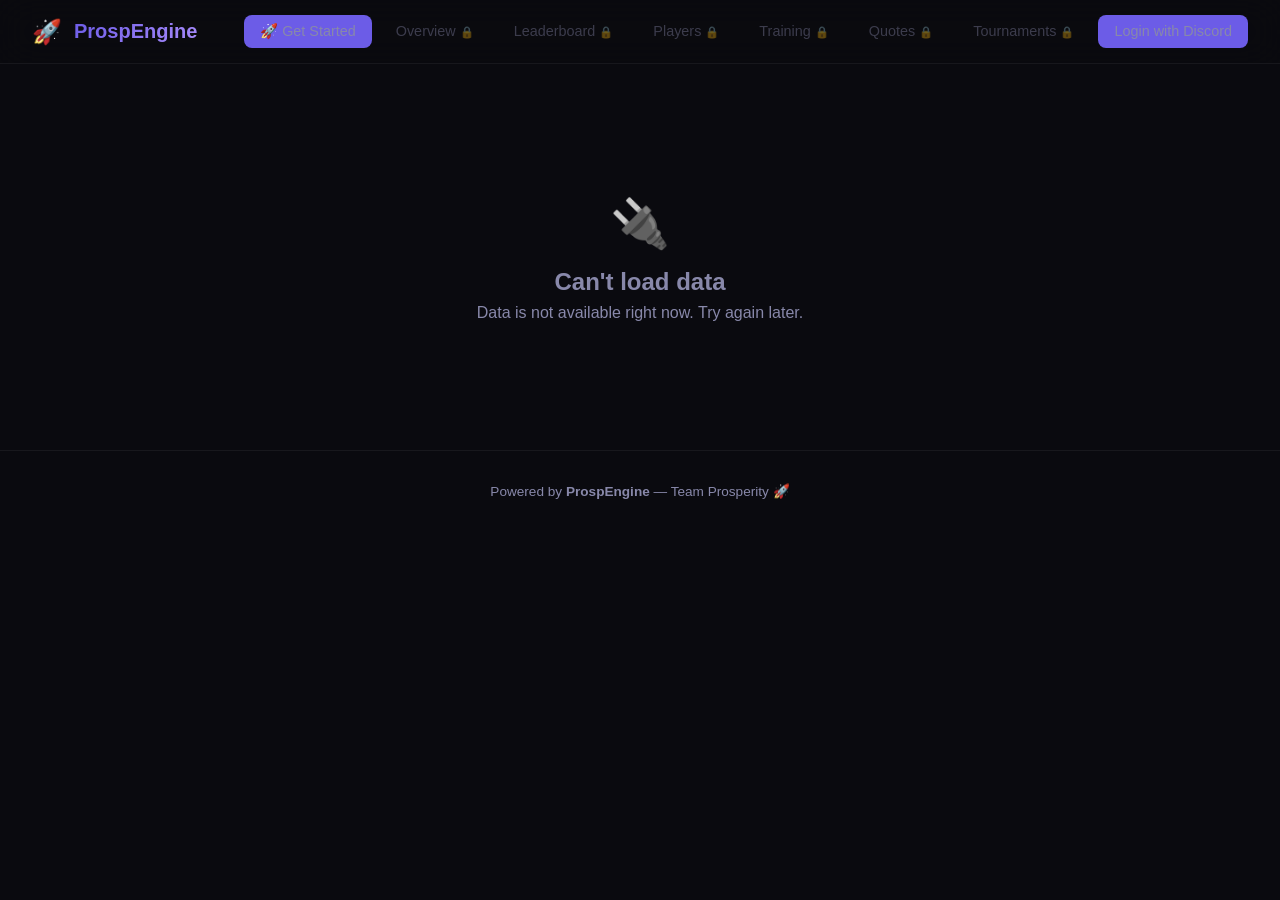
==== index.html @ cb733bd5 "Tighten moderator permissions and hide inaccessible admin cards entirely - Features, Verification, A" ====
<!DOCTYPE html>
<html lang="en">
<head>
    <meta charset="UTF-8">
    <meta name="viewport" content="width=device-width, initial-scale=1.0">
    <meta http-equiv="Content-Security-Policy" content="
        default-src 'self';
        script-src 'self';
        style-src 'self' 'unsafe-inline' https://fonts.googleapis.com;
        font-src https://fonts.gstatic.com;
        img-src 'self' data: https://cdn.discordapp.com;
        connect-src 'self' https://discord.com https://*.ngrok-free.dev https://*.ngrok-free.app https://raw.githubusercontent.com http://localhost:8080;
        frame-ancestors 'none';
        base-uri 'self';
        form-action 'self';
    ">
    <title>ProspEngine Dashboard</title>
    <link rel="preconnect" href="https://fonts.googleapis.com">
    <link href="https://fonts.googleapis.com/css2?family=Inter:wght@400;500;600;700;800&display=swap" rel="stylesheet">
    <link rel="stylesheet" href="style.css">
</head>
<body>
    <nav>
        <div class="nav-brand">
            <span class="logo">🚀</span>
            <span class="brand-name">ProspEngine</span>
        </div>
        <div class="nav-links">
            <a href="#get-started" class="nav-link" data-section="get-started" style="background: var(--accent);">🚀 Get Started</a>
            <a href="#overview" class="nav-link active" data-section="overview">Overview</a>
            <a href="#leaderboard" class="nav-link" data-section="leaderboard">Leaderboard</a>
            <a href="#players" class="nav-link" data-section="players">Players</a>
            <a href="#training" class="nav-link" data-section="training">Training</a>
            <a href="#quotes" class="nav-link" data-section="quotes">Quotes</a>
            <a href="#tournaments" class="nav-link" data-section="tournaments">Tournaments</a>
            <div id="nav-user" class="nav-dropdown" style="display:none; margin-left: 0.5rem;">
                <button id="nav-user-trigger" class="nav-dropdown-trigger" type="button">
                    <img id="nav-avatar" src="" alt="">
                    <span id="nav-username"></span>
                    <span class="nav-dropdown-caret">▾</span>
                </button>
                <div id="nav-dropdown-menu" class="nav-dropdown-menu">
                    <button type="button" class="nav-dropdown-item" data-action="open-admin-login">🔐 Admin Login</button>
                </div>
            </div>
            <a href="#" id="login-btn" class="nav-link" style="background:var(--accent);">Login with Discord</a>
            <a href="#" id="logout-btn" class="nav-link" style="display:none;">Logout</a>
        </div>
    </nav>

    <main>
        <!-- Get Started / Onboarding Section -->
        <section id="get-started" class="section">
            <h1>🚀 Get Started</h1>

            <div id="gs-login-required" class="card" style="max-width: 500px; margin: 2rem auto; text-align: center;">
                <div style="font-size: 3rem; margin-bottom: 1rem;">👋</div>
                <h2>Welcome! Let's get you set up.</h2>
                <p style="color: var(--text-secondary); margin: 1rem 0;">Login with Discord to start your onboarding.</p>
                <button id="gs-main-login-btn" class="admin-btn">Login with Discord</button>
            </div>

            <div id="gs-flow" style="display:none; max-width: 700px; margin: 0 auto;">
                <div class="gs-progress">
                    <div class="gs-step" id="gs-progress-1">1. Rules</div>
                    <div class="gs-step" id="gs-progress-2">2. Profile</div>
                    <div class="gs-step" id="gs-progress-3">3. Verify</div>
                </div>

                <!-- Step 1: Rules -->
                <div id="gs-step-rules" class="card gs-card">
                    <h2 id="gs-rules-title">📋 Server Rules</h2>
                    <div id="gs-rules-text" class="gs-rules-text"></div>
                    <label style="display:flex; align-items:center; gap:0.5rem; margin-top:1.5rem;">
                        <input type="checkbox" id="gs-rules-checkbox" style="width:18px;height:18px;">
                        I have read and agree to the server rules
                    </label>
                    <button id="gs-rules-next" class="admin-btn" style="margin-top:1rem;" disabled>Continue →</button>
                </div>

                <!-- Step 2: Profile setup -->
                <div id="gs-step-profile" class="card gs-card" style="display:none;">
                    <h2>⚙️ Set Up Your Profile</h2>
                    <p style="color: var(--text-secondary); margin-bottom: 1rem;">Both steps are required to continue.</p>

                    <div class="gs-substep">
                        <h3>🕐 Timezone <span id="gs-tz-check"></span></h3>
                        <select id="gs-timezone-select" class="admin-input">
                            <option value="">Choose your timezone...</option>
                            <option value="CEST">🇳🇱 Netherlands / Belgium (CEST)</option>
                            <option value="Europe/London">🇬🇧 United Kingdom (BST)</option>
                            <option value="Europe/Berlin">🇩🇪 Germany (CEST)</option>
                            <option value="EDT">🇺🇸 US Eastern (EDT)</option>
                            <option value="CDT">🇺🇸 US Central (CDT)</option>
                            <option value="MDT">🇺🇸 US Mountain (MDT)</option>
                            <option value="PDT">🇺🇸 US Pacific (PDT)</option>
                            <option value="JST">🇯🇵 Japan (JST)</option>
                            <option value="AEST">🇦🇺 Australia (AEST)</option>
                            <option value="UTC">🌍 UTC</option>
                        </select>
                        <button id="gs-save-timezone" class="admin-btn" style="margin-top:0.75rem;">Save Timezone</button>
                    </div>

                    <div class="gs-substep" style="margin-top:1.5rem;">
                        <h3>🏅 Rocket League Rank <span id="gs-rank-check"></span></h3>
                        <select id="gs-rank-select" class="admin-input">
                            <option value="">Choose your rank...</option>
                            <option value="Supersonic Legend">Supersonic Legend</option>
                            <option value="Grand Champion III">Grand Champion III</option>
                            <option value="Grand Champion II">Grand Champion II</option>
                            <option value="Grand Champion I">Grand Champion I</option>
                            <option value="Champion III">Champion III</option>
                            <option value="Champion II">Champion II</option>
                            <option value="Champion I">Champion I</option>
                            <option value="Diamond III">Diamond III</option>
                            <option value="Diamond II">Diamond II</option>
                            <option value="Diamond I">Diamond I</option>
                            <option value="Platinum III">Platinum III</option>
                            <option value="Platinum II">Platinum II</option>
                            <option value="Platinum I">Platinum I</option>
                            <option value="Gold III">Gold III</option>
                            <option value="Gold II">Gold II</option>
                            <option value="Gold I">Gold I</option>
                            <option value="Silver III">Silver III</option>
                            <option value="Silver II">Silver II</option>
                            <option value="Silver I">Silver I</option>
                            <option value="Bronze III">Bronze III</option>
                            <option value="Bronze II">Bronze II</option>
                            <option value="Bronze I">Bronze I</option>
                            <option value="Unranked">Unranked</option>
                        </select>
                        <input type="text" id="gs-epic-name" class="admin-input" placeholder="Your Epic Games username" style="margin-top:0.5rem;">
                        <button id="gs-save-rank" class="admin-btn" style="margin-top:0.75rem;">Submit Rank Request</button>
                        <p style="color: var(--text-secondary); font-size:0.85rem; margin-top:0.5rem;">An admin will verify your rank.</p>
                    </div>

                    <button id="gs-profile-next" class="admin-btn" style="margin-top:1.5rem;" disabled>Continue →</button>
                </div>

                <!-- Step 3: Captcha verification -->
                <div id="gs-step-verify" class="card gs-card" style="display:none;">
                    <h2>🔒 Final Step — Verify Yourself</h2>
                    <p style="color: var(--text-secondary); margin-bottom: 1rem;">Solve the captcha below to complete verification.</p>
                    <img id="gs-captcha-img" src="" style="border-radius:8px; margin-bottom:1rem; max-width:100%;">
                    <br>
                    <button id="gs-new-captcha" class="admin-btn" style="width:auto; padding:0.5rem 1rem; margin-bottom:1rem;">🔄 New Captcha</button>
                    <input type="text" id="gs-captcha-answer" class="admin-input" placeholder="Enter the code">
                    <button id="gs-submit-captcha" class="admin-btn" style="margin-top:0.75rem;">Verify</button>
                    <p id="gs-captcha-error" style="color: var(--red); margin-top:0.5rem; display:none;"></p>
                </div>

                <!-- Step 4: Optional roles -->
                <div id="gs-step-optional" class="card gs-card" style="display:none;">
                    <h2>✨ Optional Roles</h2>
                    <p style="color: var(--text-secondary); margin-bottom: 1rem;">Completely optional — you can always change these later in #optional-roles or with /optional-roles.</p>

                    <div class="gs-substep">
                        <h3>🔔 Tournament Announcements</h3>
                        <label style="display:flex; align-items:center; gap:0.5rem;">
                            <input type="checkbox" id="gs-announce-checkbox" style="width:18px;height:18px;">
                            Ping me when a new tournament is posted
                        </label>
                    </div>

                    <div class="gs-substep" style="margin-top:1rem;">
                        <h3>🌍 Languages</h3>
                        <p style="color: var(--text-secondary); font-size:0.85rem; margin-bottom:0.5rem;">Select all languages you speak</p>
                        <div id="gs-language-checkboxes" style="display:grid; grid-template-columns: repeat(2, 1fr); gap:0.5rem;"></div>
                    </div>

                    <div class="gs-substep" style="margin-top:1rem;">
                        <h3>🎮 Platform</h3>
                        <p style="color: var(--text-secondary); font-size:0.85rem; margin-bottom:0.5rem;">Select all platforms you play on</p>
                        <div id="gs-platform-checkboxes" style="display:grid; grid-template-columns: repeat(2, 1fr); gap:0.5rem;"></div>
                    </div>

                    <button id="gs-save-optional" class="admin-btn" style="margin-top:1.5rem;">Save & Continue →</button>
                    <button id="gs-skip-optional" class="admin-btn" style="margin-top:0.5rem; background:var(--text-secondary);">Skip for now</button>
                </div>

                <!-- Done -->
                <div id="gs-step-done" class="card gs-card" style="display:none; text-align:center;">
                    <div style="font-size:3rem; margin-bottom:1rem;">🎉</div>
                    <h2>You're verified!</h2>
                    <p style="color: var(--text-secondary); margin-top:0.5rem;">Welcome to the server! You now have full access on Discord.</p>
                </div>
            </div>
        </section>

        <!-- Overview Section -->
        <section id="overview" class="section active">
            <div class="server-header">
                <img id="server-icon" src="" alt="Server Icon" class="server-icon">
                <div>
                    <h1 id="server-name">Loading...</h1>
                    <p id="server-members" class="subtitle">— members</p>
                </div>
            </div>

            <div class="stats-grid">
                <div class="stat-card">
                    <div class="stat-icon">🏆</div>
                    <div class="stat-value" id="stat-season">—</div>
                    <div class="stat-label">Current Season</div>
                </div>
                <div class="stat-card">
                    <div class="stat-icon">👥</div>
                    <div class="stat-value" id="stat-members">—</div>
                    <div class="stat-label">Members</div>
                </div>
                <div class="stat-card">
                    <div class="stat-icon">⚔️</div>
                    <div class="stat-value" id="stat-matches">—</div>
                    <div class="stat-label">Matches Played</div>
                </div>
                <div class="stat-card">
                    <div class="stat-icon">📊</div>
                    <div class="stat-value" id="stat-avg-elo">—</div>
                    <div class="stat-label">Avg ELO</div>
                </div>
            </div>

            <div class="card" id="my-tournaments-card" style="display:none;">
                <h2>🎮 Your Tournaments</h2>
                <div id="my-tournaments-list"></div>
            </div>

            <div class="card">
                <h2>🏅 Top 5 Players</h2>
                <div id="top5-list" class="top-list"></div>
            </div>

            <div class="card">
                <h2>💬 Latest Quote</h2>
                <div id="latest-quote" class="quote-display"></div>
            </div>
        </section>

        <!-- Leaderboard Section -->
        <section id="leaderboard" class="section">
            <h1>🏆 ELO Leaderboard — Season <span id="lb-season">—</span></h1>
            <div class="card">
                <table class="leaderboard-table">
                    <thead>
                        <tr>
                            <th>#</th>
                            <th>Player</th>
                            <th>ELO</th>
                            <th>Rank</th>
                            <th>W/L</th>
                            <th>Winrate</th>
                            <th>Tournaments Won</th>
                        </tr>
                    </thead>
                    <tbody id="leaderboard-body"></tbody>
                </table>
            </div>

            <h2 class="mt">📈 Level Leaderboard</h2>
            <div class="card">
                <table class="leaderboard-table">
                    <thead>
                        <tr>
                            <th>#</th>
                            <th>Player</th>
                            <th>Level</th>
                            <th>XP</th>
                            <th>Level Role</th>
                        </tr>
                    </thead>
                    <tbody id="level-leaderboard-body"></tbody>
                </table>
            </div>
        </section>

        <!-- Players Section -->
        <section id="players" class="section">
            <h1>👥 Players</h1>
            <div class="search-bar">
                <input type="text" id="player-search" placeholder="Search players...">
            </div>
            <div id="players-grid" class="players-grid"></div>
        </section>

        <!-- Training Section -->
        <section id="training" class="section">
            <h1>🏋️ Training Packs</h1>
            <div id="training-list" class="training-grid"></div>
        </section>

        <!-- Quotes Section -->
        <section id="quotes" class="section">
            <h1>💬 Quotes Wall</h1>
            <div id="quotes-list" class="quotes-grid"></div>
        </section>
        <!-- Tournaments Section -->
        <section id="tournaments" class="section">
            <h1>🏆 Tournaments</h1>
            <p class="subtitle" style="margin-bottom: 1.5rem;" id="tournament-login-msg">Login with Discord to join tournaments!</p>

            <div id="create-tournament-card" class="card" style="display: none; margin-bottom: 1.5rem;">
                <h2>➕ Create New Tournament</h2>
                <div class="admin-form">
                    <label>Tournament Name</label>
                    <input type="text" id="new-tournament-name" class="admin-input" placeholder="e.g. Friday Night Cup">
                    <div class="admin-row">
                        <div>
                            <label>Gamemode</label>
                            <select id="new-tournament-gamemode" class="admin-input">
                                <option value="1">1v1</option>
                                <option value="2" selected>2v2</option>
                                <option value="3">3v3</option>
                                <option value="4">4v4</option>
                            </select>
                        </div>
                        <div>
                            <label>Max Players</label>
                            <input type="number" id="new-tournament-maxplayers" class="admin-input" min="2" max="64" value="8">
                        </div>
                        <div>
                            <label>Start Date</label>
                            <input type="date" id="new-tournament-date" class="admin-input">
                        </div>
                        <div>
                            <label>Start Time</label>
                            <input type="time" id="new-tournament-time" class="admin-input">
                        </div>
                        <div>
                            <label>Teams</label>
                            <select id="new-tournament-autoteams" class="admin-input">
                                <option value="true">Bot creates balanced teams</option>
                                <option value="false">Teams already assigned</option>
                            </select>
                        </div>
                    </div>
                    <label style="display:flex; align-items:center; gap:0.5rem; margin-top:0.75rem;">
                        <input type="checkbox" id="new-tournament-weekly" style="width:18px;height:18px;">
                        🔁 Repeat weekly (a new sign-up post will be created automatically every week)
                    </label>
                    <button id="create-tournament-btn" class="admin-btn" style="margin-top: 1rem;">🏆 Create Tournament</button>
                </div>
            </div>

            <div id="tournaments-list"></div>
        </section>

        <!-- Admin Section -->
        <!-- Admin Login Section -->
        <section id="admin-login" class="section rl-admin-zone">
            <div class="rl-login-card">
                <div class="rl-login-badge">RESTRICTED ACCESS</div>
                <h2>🔐 Admin Login</h2>
                <p style="color: var(--text-secondary); margin-bottom: 1.5rem;">Sign in with your ProspEngine staff account.</p>
                <input type="text" id="admin-username" placeholder="Username" class="admin-input" autocomplete="username">
                <input type="password" id="admin-password" placeholder="Password" class="admin-input" autocomplete="current-password">
                <button id="admin-login-btn" class="admin-btn rl-boost-btn">Login</button>
                <p id="login-error" style="color: var(--red); margin-top: 0.5rem; display: none;"></p>
            </div>
        </section>

        <!-- Admin Panel Section -->
        <section id="admin" class="section rl-admin-zone">
            <div id="admin-panel">
                <div class="rl-admin-header">
                    <h1>⚙️ Admin Panel</h1>
                    <span id="admin-role-label" class="rl-role-badge"></span>
                </div>

                <div class="card" data-min-role="admin">
                    <h2>🔧 Features</h2>
                    <p style="color: var(--text-secondary); margin-bottom: 1rem;">Toggle bot features on or off.</p>
                    <div id="features-grid" class="features-grid"></div>
                    <button id="save-features-btn" class="admin-btn" style="margin-top: 1rem;">Save Features</button>
                </div>

                <div class="card" data-min-role="moderator">
                    <h2>📅 Weekly Tournament</h2>
                    <div class="admin-form">
                        <label>
                            <input type="checkbox" id="weekly-enabled"> Enabled
                        </label>
                        <div class="admin-row">
                            <div>
                                <label>Day</label>
                                <select id="weekly-day" class="admin-input">
                                    <option value="0">Monday</option>
                                    <option value="1">Tuesday</option>
                                    <option value="2">Wednesday</option>
                                    <option value="3">Thursday</option>
                                    <option value="4">Friday</option>
                                    <option value="5">Saturday</option>
                                    <option value="6">Sunday</option>
                                </select>
                            </div>
                            <div>
                                <label>Hour (UTC)</label>
                                <input type="number" id="weekly-hour" class="admin-input" min="0" max="23" value="20">
                            </div>
                            <div>
                                <label>Gamemode</label>
                                <select id="weekly-gamemode" class="admin-input">
                                    <option value="1">1v1</option>
                                    <option value="2">2v2</option>
                                    <option value="3">3v3</option>
                                    <option value="4">4v4</option>
                                </select>
                            </div>
                            <div>
                                <label>Max Players</label>
                                <input type="number" id="weekly-maxplayers" class="admin-input" min="2" max="64" value="12">
                            </div>
                        </div>
                        <button id="save-weekly-btn" class="admin-btn" style="margin-top: 1rem;">Save Weekly Settings</button>
                    </div>
                </div>

                <div class="card" data-min-role="admin">
                    <h2>🔒 Verification</h2>
                    <div class="admin-form">
                        <label>Verification Method</label>
                        <select id="verify-method" class="admin-input">
                            <option value="captcha">Captcha</option>
                            <option value="button">Button Click</option>
                        </select>
                        <div class="admin-row">
                            <div>
                                <label>Captcha Length</label>
                                <input type="number" id="verify-length" class="admin-input" min="4" max="8" value="6">
                            </div>
                            <div>
                                <label>Difficulty</label>
                                <select id="verify-difficulty" class="admin-input">
                                    <option value="easy">Easy (numbers only)</option>
                                    <option value="medium">Medium (letters & numbers)</option>
                                    <option value="hard">Hard (mixed case)</option>
                                </select>
                            </div>
                            <div>
                                <label>Max Attempts</label>
                                <input type="number" id="verify-attempts" class="admin-input" min="1" max="10" value="3">
                            </div>
                            <div>
                                <label>Timeout (seconds)</label>
                                <input type="number" id="verify-timeout" class="admin-input" min="60" max="600" value="300">
                            </div>
                        </div>
                        <button id="save-verify-btn" class="admin-btn" style="margin-top: 1rem;">Save Verification Settings</button>
                    </div>
                </div>

                <div class="card" data-min-role="admin">
                    <h2>🛡️ Anti-Nuke</h2>
                    <div class="admin-form">
                        <label><input type="checkbox" id="antinuke-enabled"> Enabled</label>
                        <div class="admin-row">
                            <div>
                                <label>Ban Limit</label>
                                <input type="number" id="antinuke-ban-limit" class="admin-input" min="1" max="10" value="2">
                            </div>
                            <div>
                                <label>Kick Limit</label>
                                <input type="number" id="antinuke-kick-limit" class="admin-input" min="1" max="10" value="2">
                            </div>
                            <div>
                                <label>Channel Delete Limit</label>
                                <input type="number" id="antinuke-channel-limit" class="admin-input" min="1" max="10" value="2">
                            </div>
                            <div>
                                <label>Role Delete Limit</label>
                                <input type="number" id="antinuke-role-limit" class="admin-input" min="1" max="10" value="2">
                            </div>
                        </div>
                        <label>Punishment</label>
                        <select id="antinuke-punishment" class="admin-input">
                            <option value="ban">Ban</option>
                            <option value="kick">Kick</option>
                            <option value="clear_roles">Remove All Roles</option>
                        </select>
                        <h3 style="margin-top: 1rem;">🐉 Beast Mode</h3>
                        <label><input type="checkbox" id="beast-enabled"> Beast Mode Enabled</label>
                        <div class="admin-row">
                            <div>
                                <label>Score Limit</label>
                                <input type="number" id="beast-score-limit" class="admin-input" min="10" max="100" value="25">
                            </div>
                            <div>
                                <label>Duration (minutes)</label>
                                <input type="number" id="beast-duration" class="admin-input" min="10" max="1440" value="60">
                            </div>
                            <div>
                                <label>Beast Punishment</label>
                                <select id="beast-punishment" class="admin-input">
                                    <option value="ban">Ban</option>
                                    <option value="kick">Kick</option>
                                    <option value="clear_roles">Remove All Roles</option>
                                </select>
                            </div>
                        </div>
                        <button id="save-antinuke-btn" class="admin-btn" style="margin-top: 1rem;">Save Anti-Nuke Settings</button>
                    </div>
                </div>

                <div class="card" data-min-role="admin">
                    <h2>🛡️ Anti-Raid</h2>
                    <div class="admin-form">
                        <label><input type="checkbox" id="antiraid-enabled"> Enabled</label>
                        <div class="admin-row">
                            <div>
                                <label>Score Limit</label>
                                <input type="number" id="antiraid-score-limit" class="admin-input" min="10" max="200" value="50">
                            </div>
                            <div>
                                <label>No Avatar Score</label>
                                <input type="number" id="antiraid-avatar-score" class="admin-input" min="0" max="50" value="5">
                            </div>
                            <div>
                                <label>Account Age Score</label>
                                <input type="number" id="antiraid-age-score" class="admin-input" min="0" max="50" value="5">
                            </div>
                            <div>
                                <label>Join Row Score</label>
                                <input type="number" id="antiraid-joinrow-score" class="admin-input" min="0" max="50" value="10">
                            </div>
                        </div>
                        <div class="admin-row">
                            <div>
                                <label>Age Bypass (days)</label>
                                <input type="number" id="antiraid-age-bypass" class="admin-input" min="1" max="365" value="180">
                            </div>
                            <div>
                                <label>Join Row Threshold (sec)</label>
                                <input type="number" id="antiraid-joinrow-threshold" class="admin-input" min="1" max="30" value="5">
                            </div>
                            <div>
                                <label>Punishment</label>
                                <select id="antiraid-punishment" class="admin-input">
                                    <option value="ban">Ban</option>
                                    <option value="kick">Kick</option>
                                </select>
                            </div>
                            <div>
                                <label>Ban Duration (days)</label>
                                <input type="number" id="antiraid-ban-days" class="admin-input" min="1" max="30" value="2">
                            </div>
                        </div>
                        <div class="admin-row">
                            <div>
                                <label>Lock Duration (hours)</label>
                                <input type="number" id="antiraid-lock-hours" class="admin-input" min="1" max="24" value="2">
                            </div>
                            <div>
                                <label>Score Reset (minutes)</label>
                                <input type="number" id="antiraid-reset-mins" class="admin-input" min="1" max="60" value="10">
                            </div>
                        </div>
                        <button id="save-antiraid-btn" class="admin-btn" style="margin-top: 1rem;">Save Anti-Raid Settings</button>
                    </div>
                </div>

                <div class="card" data-min-role="admin">
                    <h2>🔄 Season</h2>
                    <div class="admin-row" style="margin-bottom: 1rem;">
                        <div>
                            <label>Season Number</label>
                            <input type="number" id="admin-season-number" class="admin-input" min="1" value="1">
                        </div>
                    </div>
                    <button id="save-season-btn" class="admin-btn" style="margin-bottom: 0.5rem;">Set Season Number</button>
                    <button id="reset-season-btn" class="admin-btn admin-btn-danger">Reset ELO & Start New Season</button>
                </div>

                <div class="card">
                    <h2>⚠️ Warnings</h2>
                    <div id="warnings-list"></div>
                </div>

                <div class="card" id="manage-admins-card" style="display:none;">
                    <h2>👥 Manage Admins</h2>
                    <p style="color: var(--text-secondary); margin-bottom: 1rem;">Give friends their own login — Admin sees everything, Moderator can manage almost everything, Helper can view but not change settings.</p>
                    <div id="admin-users-list"></div>
                    <div class="admin-row" style="margin-top: 1rem;">
                        <div>
                            <label>Username</label>
                            <input type="text" id="new-admin-username" class="admin-input" placeholder="username">
                        </div>
                        <div>
                            <label>Password</label>
                            <input type="password" id="new-admin-password" class="admin-input" placeholder="min. 8 characters">
                        </div>
                        <div>
                            <label>Role</label>
                            <select id="new-admin-role" class="admin-input">
                                <option value="helper">Helper</option>
                                <option value="moderator">Moderator</option>
                                <option value="admin">Admin</option>
                            </select>
                        </div>
                    </div>
                    <button id="create-admin-btn" class="admin-btn" style="margin-top: 1rem;">Create Account</button>
                </div>

                <button id="admin-logout-btn" class="admin-btn" style="margin-top: 1rem; background: var(--text-secondary);">Logout</button>
            </div>
        </section>
    </main>

    <footer>
        <p>Powered by <strong>ProspEngine</strong> — Team Prosperity 🚀</p>
    </footer>

    <script src="config.js"></script>
    <script src="app.js"></script>
    <script src="admin.js"></script>
    <script src="discord-auth.js"></script>
    <script src="onboarding.js"></script>
</body>
</html>
---- style.css ----
* {
    margin: 0;
    padding: 0;
    box-sizing: border-box;
}

:root {
    --bg-primary: #0a0a0f;
    --bg-secondary: #12121a;
    --bg-card: #1a1a2e;
    --bg-card-hover: #222240;
    --text-primary: #e8e8f0;
    --text-secondary: #8888aa;
    --accent: #6c5ce7;
    --accent-glow: rgba(108, 92, 231, 0.3);
    --gold: #ffd700;
    --silver: #c0c0c0;
    --bronze: #cd7f32;
    --green: #00d26a;
    --red: #ff4757;
    --blue: #3498db;
    --border: rgba(255, 255, 255, 0.06);
    --rl-orange: #ff7a1a;
    --rl-blue: #2f8fe0;
    --rl-orange-glow: rgba(255, 122, 26, 0.35);
    --rl-blue-glow: rgba(47, 143, 224, 0.35);
}

body {
    font-family: 'Inter', sans-serif;
    background: var(--bg-primary);
    color: var(--text-primary);
    min-height: 100vh;
}

nav {
    position: fixed;
    top: 0;
    width: 100%;
    background: rgba(10, 10, 15, 0.9);
    backdrop-filter: blur(20px);
    border-bottom: 1px solid var(--border);
    z-index: 100;
    padding: 0 2rem;
    display: flex;
    align-items: center;
    justify-content: space-between;
    height: 64px;
}

.nav-brand {
    display: flex;
    align-items: center;
    gap: 0.75rem;
}

.logo {
    font-size: 1.5rem;
}

.brand-name {
    font-size: 1.25rem;
    font-weight: 800;
    background: linear-gradient(135deg, var(--accent), #a78bfa);
    -webkit-background-clip: text;
    -webkit-text-fill-color: transparent;
}

.nav-links {
    display: flex;
    gap: 0.5rem;
}

.nav-link {
    color: var(--text-secondary);
    text-decoration: none;
    padding: 0.5rem 1rem;
    border-radius: 8px;
    font-size: 0.9rem;
    font-weight: 500;
    transition: all 0.2s;
}

.nav-link:hover {
    color: var(--text-primary);
    background: rgba(255, 255, 255, 0.05);
}

.nav-link.active {
    color: var(--text-primary);
    background: var(--accent);
}

.nav-link.nav-locked {
    opacity: 0.4;
    cursor: not-allowed;
    position: relative;
}

.nav-link.nav-locked::after {
    content: "🔒";
    font-size: 0.7rem;
    margin-left: 0.25rem;
}

main {
    max-width: 1100px;
    margin: 0 auto;
    padding: 84px 1.5rem 2rem;
}

.section {
    display: none;
}

.section.active {
    display: block;
}

.server-header {
    display: flex;
    align-items: center;
    gap: 1.5rem;
    margin-bottom: 2rem;
}

.server-icon {
    width: 72px;
    height: 72px;
    border-radius: 50%;
    border: 3px solid var(--accent);
    box-shadow: 0 0 20px var(--accent-glow);
}

.server-header h1 {
    font-size: 2rem;
    font-weight: 800;
}

.subtitle {
    color: var(--text-secondary);
    font-size: 0.95rem;
}

.stats-grid {
    display: grid;
    grid-template-columns: repeat(4, 1fr);
    gap: 1rem;
    margin-bottom: 2rem;
}

.stat-card {
    background: var(--bg-card);
    border: 1px solid var(--border);
    border-radius: 16px;
    padding: 1.5rem;
    text-align: center;
    transition: all 0.3s;
}

.stat-card:hover {
    background: var(--bg-card-hover);
    transform: translateY(-2px);
    box-shadow: 0 8px 30px rgba(0, 0, 0, 0.3);
}

.stat-icon {
    font-size: 2rem;
    margin-bottom: 0.5rem;
}

.stat-value {
    font-size: 2rem;
    font-weight: 800;
    background: linear-gradient(135deg, var(--accent), #a78bfa);
    -webkit-background-clip: text;
    -webkit-text-fill-color: transparent;
}

.stat-label {
    color: var(--text-secondary);
    font-size: 0.85rem;
    margin-top: 0.25rem;
}

.card {
    background: var(--bg-card);
    border: 1px solid var(--border);
    border-radius: 16px;
    padding: 1.5rem;
    margin-bottom: 1.5rem;
}

.card h2 {
    font-size: 1.2rem;
    margin-bottom: 1rem;
    font-weight: 700;
}

.top-list {
    display: flex;
    flex-direction: column;
    gap: 0.75rem;
}

.top-player {
    display: flex;
    align-items: center;
    gap: 1rem;
    padding: 0.75rem 1rem;
    background: rgba(255, 255, 255, 0.03);
    border-radius: 12px;
    transition: background 0.2s;
}

.top-player:hover {
    background: rgba(255, 255, 255, 0.06);
}

.top-position {
    font-size: 1.5rem;
    width: 40px;
    text-align: center;
}

.top-avatar {
    width: 40px;
    height: 40px;
    border-radius: 50%;
}

.top-info {
    flex: 1;
}

.top-name {
    font-weight: 600;
}

.top-rank {
    color: var(--text-secondary);
    font-size: 0.85rem;
}

.top-elo {
    font-weight: 700;
    font-size: 1.1rem;
    color: var(--accent);
}

.leaderboard-table {
    width: 100%;
    border-collapse: collapse;
}

.leaderboard-table th {
    text-align: left;
    padding: 0.75rem 1rem;
    color: var(--text-secondary);
    font-size: 0.8rem;
    text-transform: uppercase;
    letter-spacing: 0.05em;
    border-bottom: 1px solid var(--border);
}

.leaderboard-table td {
    padding: 0.75rem 1rem;
    border-bottom: 1px solid var(--border);
}

.leaderboard-table tr:hover td {
    background: rgba(255, 255, 255, 0.03);
}

.leaderboard-table .player-cell {
    display: flex;
    align-items: center;
    gap: 0.75rem;
}

.leaderboard-table .player-avatar {
    width: 32px;
    height: 32px;
    border-radius: 50%;
}

.winrate-bar {
    width: 60px;
    height: 6px;
    background: rgba(255, 255, 255, 0.1);
    border-radius: 3px;
    overflow: hidden;
    display: inline-block;
    vertical-align: middle;
    margin-left: 0.5rem;
}

.winrate-fill {
    height: 100%;
    border-radius: 3px;
    background: var(--green);
}

.players-grid {
    display: grid;
    grid-template-columns: repeat(auto-fill, minmax(280px, 1fr));
    gap: 1rem;
}

.player-card {
    background: var(--bg-card);
    border: 1px solid var(--border);
    border-radius: 16px;
    padding: 1.5rem;
    text-align: center;
    transition: all 0.3s;
}

.player-card:hover {
    background: var(--bg-card-hover);
    transform: translateY(-3px);
    box-shadow: 0 8px 30px rgba(0, 0, 0, 0.3);
}

.player-card .avatar {
    width: 64px;
    height: 64px;
    border-radius: 50%;
    margin-bottom: 0.75rem;
    border: 2px solid var(--accent);
}

.player-card .name {
    font-size: 1.1rem;
    font-weight: 700;
    margin-bottom: 0.25rem;
}

.player-card .rank-badge {
    display: inline-block;
    padding: 0.25rem 0.75rem;
    border-radius: 20px;
    font-size: 0.8rem;
    font-weight: 600;
    margin-bottom: 0.75rem;
}

.player-card .player-stats {
    display: grid;
    grid-template-columns: 1fr 1fr;
    gap: 0.5rem;
    text-align: center;
}

.player-card .player-stat-value {
    font-weight: 700;
    font-size: 1.1rem;
}

.player-card .player-stat-label {
    font-size: 0.75rem;
    color: var(--text-secondary);
}

.search-bar {
    margin-bottom: 1.5rem;
}

.search-bar input {
    width: 100%;
    padding: 0.75rem 1.25rem;
    background: var(--bg-card);
    border: 1px solid var(--border);
    border-radius: 12px;
    color: var(--text-primary);
    font-size: 1rem;
    font-family: 'Inter', sans-serif;
    outline: none;
    transition: border-color 0.2s;
}

.search-bar input:focus {
    border-color: var(--accent);
}

.search-bar input::placeholder {
    color: var(--text-secondary);
}

.training-grid {
    display: grid;
    grid-template-columns: repeat(auto-fill, minmax(300px, 1fr));
    gap: 1rem;
}

.training-card {
    background: var(--bg-card);
    border: 1px solid var(--border);
    border-radius: 16px;
    padding: 1.5rem;
    transition: all 0.3s;
}

.training-card:hover {
    background: var(--bg-card-hover);
    transform: translateY(-2px);
}

.training-card .training-name {
    font-size: 1.1rem;
    font-weight: 700;
    margin-bottom: 0.5rem;
}

.training-card .training-code {
    font-family: monospace;
    background: rgba(108, 92, 231, 0.2);
    color: var(--accent);
    padding: 0.25rem 0.75rem;
    border-radius: 8px;
    display: inline-block;
    margin-bottom: 0.5rem;
    font-size: 0.95rem;
}

.training-card .difficulty-badge {
    display: inline-block;
    padding: 0.2rem 0.6rem;
    border-radius: 12px;
    font-size: 0.75rem;
    font-weight: 600;
}

.difficulty-Beginner { background: rgba(0, 210, 106, 0.2); color: var(--green); }
.difficulty-Intermediate { background: rgba(52, 152, 219, 0.2); color: var(--blue); }
.difficulty-Advanced { background: rgba(255, 165, 0, 0.2); color: orange; }
.difficulty-Expert { background: rgba(255, 71, 87, 0.2); color: var(--red); }

.quotes-grid {
    display: grid;
    grid-template-columns: repeat(auto-fill, minmax(350px, 1fr));
    gap: 1rem;
}

.quote-card {
    background: var(--bg-card);
    border: 1px solid var(--border);
    border-radius: 16px;
    padding: 1.5rem;
    position: relative;
}

.quote-card::before {
    content: '"';
    font-size: 4rem;
    color: var(--accent);
    opacity: 0.3;
    position: absolute;
    top: 0.25rem;
    left: 1rem;
    line-height: 1;
}

.quote-text {
    font-size: 1rem;
    line-height: 1.6;
    margin-bottom: 0.75rem;
    padding-left: 1.5rem;
    font-style: italic;
}

.quote-author {
    color: var(--text-secondary);
    font-size: 0.85rem;
    padding-left: 1.5rem;
}

.quote-display {
    padding: 1rem;
}

.mt {
    margin-top: 2rem;
    margin-bottom: 1rem;
}

.rank-ssl { color: #ffffff; }
.rank-gc { color: #dc143c; }
.rank-champ { color: #9467bd; }
.rank-diamond { color: #3282dc; }
.rank-plat { color: #50c8dc; }
.rank-gold { color: #ffd700; }
.rank-silver { color: #b4b4b4; }
.rank-bronze { color: #cd7f32; }
.rank-unranked { color: #646464; }

.rank-bg-ssl { background: rgba(255, 255, 255, 0.15); color: #fff; }
.rank-bg-gc { background: rgba(220, 20, 60, 0.2); color: #dc143c; }
.rank-bg-champ { background: rgba(148, 103, 189, 0.2); color: #9467bd; }
.rank-bg-diamond { background: rgba(50, 130, 220, 0.2); color: #3282dc; }
.rank-bg-plat { background: rgba(80, 200, 220, 0.2); color: #50c8dc; }
.rank-bg-gold { background: rgba(255, 215, 0, 0.2); color: #ffd700; }
.rank-bg-silver { background: rgba(180, 180, 180, 0.2); color: #b4b4b4; }
.rank-bg-bronze { background: rgba(205, 127, 50, 0.2); color: #cd7f32; }
.rank-bg-unranked { background: rgba(100, 100, 100, 0.2); color: #646464; }

.empty-state {
    text-align: center;
    padding: 3rem;
    color: var(--text-secondary);
}

.empty-state .empty-icon {
    font-size: 3rem;
    margin-bottom: 1rem;
}

footer {
    text-align: center;
    padding: 2rem;
    color: var(--text-secondary);
    font-size: 0.85rem;
    border-top: 1px solid var(--border);
    margin-top: 3rem;
}

@media (max-width: 768px) {
    .stats-grid {
        grid-template-columns: repeat(2, 1fr);
    }

    nav {
        flex-direction: column;
        height: auto;
        padding: 0.75rem 1rem;
        gap: 0.5rem;
    }

    .nav-links {
        flex-wrap: wrap;
        justify-content: center;
    }

    main {
        padding-top: 120px;
    }

    .players-grid {
        grid-template-columns: 1fr;
    }

    .quotes-grid {
        grid-template-columns: 1fr;
    }

    .leaderboard-table {
        font-size: 0.85rem;
    }

    .leaderboard-table th,
    .leaderboard-table td {
        padding: 0.5rem;
    }
}

.gs-progress {
    display: flex;
    justify-content: center;
    gap: 1rem;
    margin-bottom: 2rem;
}

.gs-step {
    padding: 0.5rem 1.25rem;
    border-radius: 20px;
    background: rgba(255,255,255,0.05);
    color: var(--text-secondary);
    font-size: 0.85rem;
    font-weight: 600;
}

.gs-step.active {
    background: var(--accent);
    color: white;
}

.gs-step.done {
    background: var(--green);
    color: white;
}

.gs-card h2 {
    margin-bottom: 1rem;
}

.gs-rules-text {
    white-space: pre-line;
    line-height: 1.8;
    color: var(--text-primary);
    background: rgba(255,255,255,0.03);
    padding: 1.25rem;
    border-radius: 12px;
}

.gs-substep {
    padding: 1rem;
    background: rgba(255,255,255,0.03);
    border-radius: 12px;
}

.gs-substep h3 {
    margin-bottom: 0.75rem;
    font-size: 1rem;
}

.tournament-player {
    display: inline-block;
    padding: 0.2rem 0.6rem;
    background: rgba(108, 92, 231, 0.15);
    border-radius: 8px;
    font-size: 0.85rem;
    color: var(--text-primary);
}

/* Admin Panel */
.admin-input {
    width: 100%;
    padding: 0.75rem 1rem;
    background: var(--bg-primary);
    border: 1px solid var(--border);
    border-radius: 10px;
    color: var(--text-primary);
    font-size: 0.95rem;
    font-family: 'Inter', sans-serif;
    outline: none;
    margin-bottom: 0.75rem;
    transition: border-color 0.2s;
}

.admin-input:focus {
    border-color: var(--accent);
}

.admin-btn {
    padding: 0.7rem 1.5rem;
    background: var(--accent);
    color: white;
    border: none;
    border-radius: 10px;
    font-size: 0.95rem;
    font-weight: 600;
    font-family: 'Inter', sans-serif;
    cursor: pointer;
    transition: all 0.2s;
    width: 100%;
}

.admin-btn:hover {
    opacity: 0.9;
    transform: translateY(-1px);
}

.admin-btn-danger {
    background: var(--red);
}

.features-grid {
    display: grid;
    grid-template-columns: repeat(auto-fill, minmax(200px, 1fr));
    gap: 0.75rem;
}

.feature-toggle {
    display: flex;
    align-items: center;
    gap: 0.75rem;
    padding: 0.75rem 1rem;
    background: rgba(255, 255, 255, 0.03);
    border-radius: 10px;
    cursor: pointer;
    transition: background 0.2s;
}

.feature-toggle:hover {
    background: rgba(255, 255, 255, 0.06);
}

.feature-toggle input[type="checkbox"] {
    width: 18px;
    height: 18px;
    accent-color: var(--accent);
    cursor: pointer;
}

.feature-toggle label {
    cursor: pointer;
    font-size: 0.9rem;
}

.admin-form label {
    color: var(--text-secondary);
    font-size: 0.85rem;
    display: block;
    margin-bottom: 0.25rem;
}

.admin-row {
    display: grid;
    grid-template-columns: repeat(auto-fill, minmax(150px, 1fr));
    gap: 1rem;
    margin-top: 0.75rem;
}

.admin-form select {
    width: 100%;
    padding: 0.75rem 1rem;
    background: var(--bg-primary);
    border: 1px solid var(--border);
    border-radius: 10px;
    color: var(--text-primary);
    font-size: 0.95rem;
    font-family: 'Inter', sans-serif;
    outline: none;
}

.warning-item {
    display: flex;
    justify-content: space-between;
    align-items: center;
    padding: 0.75rem 1rem;
    background: rgba(255, 255, 255, 0.03);
    border-radius: 10px;
    margin-bottom: 0.5rem;
}

.warning-item .warning-info {
    flex: 1;
}

.warning-clear-btn {
    padding: 0.4rem 0.8rem;
    background: var(--red);
    color: white;
    border: none;
    border-radius: 8px;
    font-size: 0.8rem;
    cursor: pointer;
    font-family: 'Inter', sans-serif;
}

.admin-toast {
    position: fixed;
    bottom: 2rem;
    right: 2rem;
    padding: 0.75rem 1.5rem;
    background: var(--green);
    color: white;
    border-radius: 10px;
    font-weight: 600;
    z-index: 1000;
    animation: fadeIn 0.3s;
}

@keyframes fadeIn {
    from { opacity: 0; transform: translateY(10px); }
    to { opacity: 1; transform: translateY(0); }
}

/* Nav avatar dropdown */
.nav-dropdown {
    position: relative;
}

.nav-dropdown-trigger {
    display: flex;
    align-items: center;
    gap: 0.4rem;
    background: transparent;
    border: none;
    color: var(--text-primary);
    font-family: 'Inter', sans-serif;
    padding: 0.35rem 0.6rem;
    border-radius: 8px;
    cursor: pointer;
    transition: background 0.2s;
}

.nav-dropdown-trigger:hover {
    background: rgba(255, 255, 255, 0.06);
}

.nav-dropdown-trigger img {
    width: 28px;
    height: 28px;
    border-radius: 50%;
    vertical-align: middle;
}

.nav-dropdown-trigger span#nav-username {
    font-size: 0.85rem;
}

.nav-dropdown-caret {
    font-size: 0.7rem;
    color: var(--text-secondary);
    transition: transform 0.2s;
}

.nav-dropdown.dropdown-open .nav-dropdown-caret {
    transform: rotate(180deg);
}

.nav-dropdown-menu {
    display: none;
    position: absolute;
    top: calc(100% + 8px);
    right: 0;
    min-width: 180px;
    background: var(--bg-card);
    border: 1px solid var(--border);
    border-radius: 12px;
    box-shadow: 0 12px 30px rgba(0, 0, 0, 0.4);
    padding: 0.4rem;
    z-index: 200;
}

.nav-dropdown.dropdown-open .nav-dropdown-menu {
    display: block;
    animation: fadeIn 0.15s;
}

.nav-dropdown-item {
    display: block;
    width: 100%;
    text-align: left;
    background: transparent;
    border: none;
    color: var(--text-primary);
    font-family: 'Inter', sans-serif;
    font-size: 0.9rem;
    padding: 0.6rem 0.75rem;
    border-radius: 8px;
    cursor: pointer;
    transition: background 0.15s;
}

.nav-dropdown-item:hover {
    background: rgba(255, 122, 26, 0.12);
    color: var(--rl-orange);
}

/* Rocket League admin zone — diagonal boost-stripe backdrop behind login + panel */
.rl-admin-zone {
    position: relative;
}

.rl-admin-zone::before {
    content: "";
    position: fixed;
    top: 64px;
    left: 0;
    right: 0;
    bottom: 0;
    z-index: -1;
    pointer-events: none;
    background:
        repeating-linear-gradient(
            135deg,
            rgba(255, 122, 26, 0.05) 0px,
            rgba(255, 122, 26, 0.05) 2px,
            transparent 2px,
            transparent 60px
        ),
        repeating-linear-gradient(
            135deg,
            rgba(47, 143, 224, 0.05) 30px,
            rgba(47, 143, 224, 0.05) 32px,
            transparent 32px,
            transparent 90px
        );
}

.rl-login-card {
    max-width: 420px;
    margin: 4rem auto;
    padding: 2.5rem 2rem;
    background: linear-gradient(160deg, var(--bg-card) 0%, var(--bg-secondary) 100%);
    border: 1px solid rgba(255, 122, 26, 0.25);
    border-radius: 20px;
    box-shadow: 0 0 0 1px rgba(47, 143, 224, 0.1), 0 20px 60px rgba(0, 0, 0, 0.5), 0 0 40px var(--rl-orange-glow);
    text-align: center;
}

.rl-login-badge {
    display: inline-block;
    font-size: 0.7rem;
    font-weight: 700;
    letter-spacing: 0.15em;
    color: var(--rl-orange);
    background: rgba(255, 122, 26, 0.12);
    border: 1px solid rgba(255, 122, 26, 0.3);
    padding: 0.3rem 0.75rem;
    border-radius: 999px;
    margin-bottom: 1rem;
}

.rl-login-card h2 {
    font-size: 1.5rem;
    margin-bottom: 0.5rem;
    background: linear-gradient(135deg, var(--rl-orange), var(--rl-blue));
    -webkit-background-clip: text;
    -webkit-text-fill-color: transparent;
}

.rl-boost-btn {
    background: linear-gradient(135deg, var(--rl-orange), var(--rl-blue));
    box-shadow: 0 8px 24px var(--rl-orange-glow);
}

.rl-boost-btn:hover {
    box-shadow: 0 8px 30px var(--rl-blue-glow);
}

.rl-admin-header {
    display: flex;
    align-items: center;
    justify-content: space-between;
    flex-wrap: wrap;
    gap: 0.75rem;
    margin-bottom: 1.5rem;
}

.rl-admin-header h1 {
    background: linear-gradient(135deg, var(--rl-orange), var(--rl-blue));
    -webkit-background-clip: text;
    -webkit-text-fill-color: transparent;
}

.rl-role-badge {
    font-size: 0.8rem;
    font-weight: 600;
    text-transform: capitalize;
    color: var(--text-primary);
    background: rgba(255, 255, 255, 0.06);
    border: 1px solid rgba(255, 122, 26, 0.3);
    padding: 0.4rem 0.9rem;
    border-radius: 999px;
}

.rl-role-pill {
    display: inline-block;
    font-size: 0.7rem;
    font-weight: 700;
    text-transform: uppercase;
    letter-spacing: 0.05em;
    padding: 0.15rem 0.55rem;
    border-radius: 999px;
    margin-left: 0.5rem;
}

.rl-role-pill-admin {
    color: var(--rl-orange);
    background: rgba(255, 122, 26, 0.15);
}

.rl-role-pill-moderator {
    color: var(--rl-blue);
    background: rgba(47, 143, 224, 0.15);
}

.rl-role-pill-helper {
    color: var(--silver);
    background: rgba(192, 192, 192, 0.12);
}
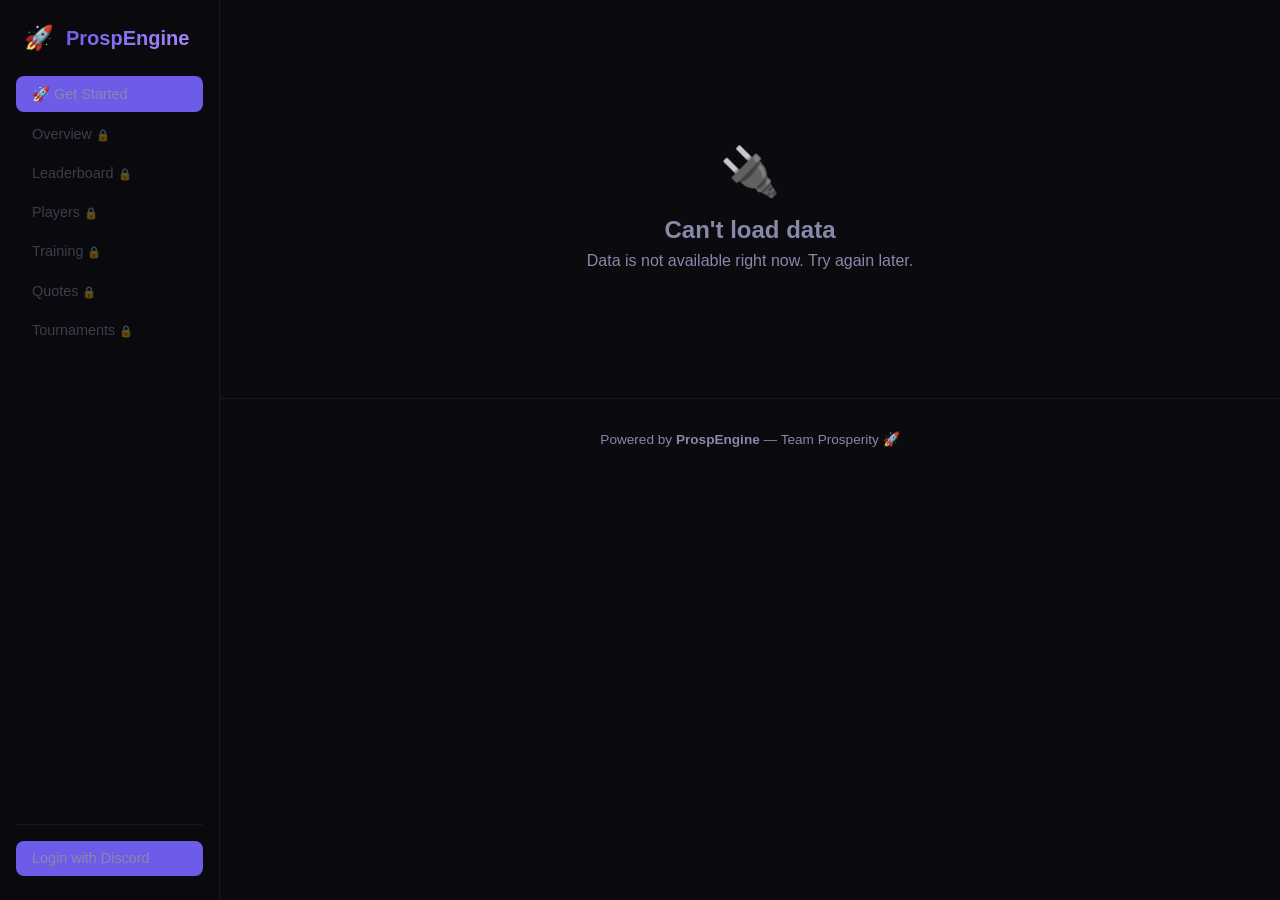
==== commit 0d810ed5: "Redesign navigation as a left sidebar instead of a top bar - Page links (Overview, Leaderboard, etc." ====
--- a/index.html
+++ b/index.html
@@ -33,7 +33,9 @@
             <a href="#training" class="nav-link" data-section="training">Training</a>
             <a href="#quotes" class="nav-link" data-section="quotes">Quotes</a>
             <a href="#tournaments" class="nav-link" data-section="tournaments">Tournaments</a>
-            <div id="nav-user" class="nav-dropdown" style="display:none; margin-left: 0.5rem;">
+        </div>
+        <div class="nav-footer">
+            <div id="nav-user" class="nav-dropdown" style="display:none;">
                 <button id="nav-user-trigger" class="nav-dropdown-trigger" type="button">
                     <img id="nav-avatar" src="" alt="">
                     <span id="nav-username"></span>
@@ -41,10 +43,10 @@
                 </button>
                 <div id="nav-dropdown-menu" class="nav-dropdown-menu">
                     <button type="button" class="nav-dropdown-item" data-action="open-admin-login">🔐 Admin Login</button>
+                    <a href="#" id="logout-btn" class="nav-dropdown-item">Logout</a>
                 </div>
             </div>
             <a href="#" id="login-btn" class="nav-link" style="background:var(--accent);">Login with Discord</a>
-            <a href="#" id="logout-btn" class="nav-link" style="display:none;">Logout</a>
         </div>
     </nav>
 
@@ -347,7 +349,7 @@
         <!-- Admin Section -->
         <!-- Admin Login Section -->
         <section id="admin-login" class="section rl-admin-zone">
-            <div class="rl-login-card">
+            <div class="rl-login-card" id="admin-login-step">
                 <div class="rl-login-badge">RESTRICTED ACCESS</div>
                 <h2>🔐 Admin Login</h2>
                 <p style="color: var(--text-secondary); margin-bottom: 1.5rem;">Sign in with your ProspEngine staff account.</p>
@@ -355,6 +357,29 @@
                 <input type="password" id="admin-password" placeholder="Password" class="admin-input" autocomplete="current-password">
                 <button id="admin-login-btn" class="admin-btn rl-boost-btn">Login</button>
                 <p id="login-error" style="color: var(--red); margin-top: 0.5rem; display: none;"></p>
+                <button type="button" id="show-forgot-password-btn" class="rl-link-btn">Forgot password?</button>
+            </div>
+
+            <div class="rl-login-card" id="admin-forgot-step1" style="display:none;">
+                <div class="rl-login-badge">PASSWORD RESET</div>
+                <h2>🔑 Forgot Password</h2>
+                <p style="color: var(--text-secondary); margin-bottom: 1.5rem;">Enter your username — if your account has a Discord account linked, you'll get a reset code by DM.</p>
+                <input type="text" id="forgot-username" placeholder="Username" class="admin-input" autocomplete="username">
+                <button type="button" id="send-reset-code-btn" class="admin-btn rl-boost-btn">Send Reset Code</button>
+                <p id="forgot-step1-error" style="color: var(--red); margin-top: 0.5rem; display: none;"></p>
+                <p id="forgot-step1-success" style="color: var(--green); margin-top: 0.5rem; display: none;"></p>
+                <button type="button" id="back-to-login-btn-1" class="rl-link-btn">Back to login</button>
+            </div>
+
+            <div class="rl-login-card" id="admin-forgot-step2" style="display:none;">
+                <div class="rl-login-badge">PASSWORD RESET</div>
+                <h2>📨 Enter Reset Code</h2>
+                <p style="color: var(--text-secondary); margin-bottom: 1.5rem;">Check your Discord DMs for the 6-digit code we just sent.</p>
+                <input type="text" id="reset-code" placeholder="6-digit code" class="admin-input" maxlength="6">
+                <input type="password" id="reset-new-password" placeholder="New password (min. 8 characters)" class="admin-input" autocomplete="new-password">
+                <button type="button" id="submit-reset-code-btn" class="admin-btn rl-boost-btn">Reset Password</button>
+                <p id="forgot-step2-error" style="color: var(--red); margin-top: 0.5rem; display: none;"></p>
+                <button type="button" id="back-to-login-btn-2" class="rl-link-btn">Back to login</button>
             </div>
         </section>
 
@@ -595,6 +620,10 @@
                                 <option value="admin">Admin</option>
                             </select>
                         </div>
+                        <div>
+                            <label>Discord User ID (optional)</label>
+                            <input type="text" id="new-admin-discord-id" class="admin-input" placeholder="for password reset via DM">
+                        </div>
                     </div>
                     <button id="create-admin-btn" class="admin-btn" style="margin-top: 1rem;">Create Account</button>
                 </div>
--- a/style.css
+++ b/style.css
@@ -31,27 +31,30 @@
     background: var(--bg-primary);
     color: var(--text-primary);
     min-height: 100vh;
+    padding-left: 220px;
 }
 
 nav {
     position: fixed;
     top: 0;
-    width: 100%;
+    left: 0;
+    bottom: 0;
+    width: 220px;
     background: rgba(10, 10, 15, 0.9);
     backdrop-filter: blur(20px);
-    border-bottom: 1px solid var(--border);
+    border-right: 1px solid var(--border);
     z-index: 100;
-    padding: 0 2rem;
-    display: flex;
-    align-items: center;
-    justify-content: space-between;
-    height: 64px;
+    padding: 1.5rem 1rem;
+    display: flex;
+    flex-direction: column;
+    gap: 1.5rem;
 }
 
 .nav-brand {
     display: flex;
     align-items: center;
     gap: 0.75rem;
+    padding: 0 0.5rem;
 }
 
 .logo {
@@ -68,13 +71,24 @@
 
 .nav-links {
     display: flex;
+    flex-direction: column;
+    gap: 0.25rem;
+    flex: 1;
+    overflow-y: auto;
+}
+
+.nav-footer {
+    display: flex;
+    flex-direction: column;
     gap: 0.5rem;
+    border-top: 1px solid var(--border);
+    padding-top: 1rem;
 }
 
 .nav-link {
     color: var(--text-secondary);
     text-decoration: none;
-    padding: 0.5rem 1rem;
+    padding: 0.6rem 1rem;
     border-radius: 8px;
     font-size: 0.9rem;
     font-weight: 500;
@@ -106,7 +120,7 @@
 main {
     max-width: 1100px;
     margin: 0 auto;
-    padding: 84px 1.5rem 2rem;
+    padding: 2rem 1.5rem;
 }
 
 .section {
@@ -774,12 +788,13 @@
 .nav-dropdown-trigger {
     display: flex;
     align-items: center;
-    gap: 0.4rem;
+    gap: 0.5rem;
+    width: 100%;
     background: transparent;
     border: none;
     color: var(--text-primary);
     font-family: 'Inter', sans-serif;
-    padding: 0.35rem 0.6rem;
+    padding: 0.5rem 0.6rem;
     border-radius: 8px;
     cursor: pointer;
     transition: background 0.2s;
@@ -794,10 +809,16 @@
     height: 28px;
     border-radius: 50%;
     vertical-align: middle;
+    flex-shrink: 0;
 }
 
 .nav-dropdown-trigger span#nav-username {
     font-size: 0.85rem;
+    flex: 1;
+    text-align: left;
+    overflow: hidden;
+    text-overflow: ellipsis;
+    white-space: nowrap;
 }
 
 .nav-dropdown-caret {
@@ -813,7 +834,8 @@
 .nav-dropdown-menu {
     display: none;
     position: absolute;
-    top: calc(100% + 8px);
+    bottom: calc(100% + 8px);
+    left: 0;
     right: 0;
     min-width: 180px;
     background: var(--bg-card);
@@ -857,8 +879,8 @@
 .rl-admin-zone::before {
     content: "";
     position: fixed;
-    top: 64px;
-    left: 0;
+    top: 0;
+    left: 220px;
     right: 0;
     bottom: 0;
     z-index: -1;
@@ -921,6 +943,24 @@
     box-shadow: 0 8px 30px var(--rl-blue-glow);
 }
 
+.rl-link-btn {
+    display: block;
+    width: 100%;
+    background: none;
+    border: none;
+    color: var(--text-secondary);
+    font-family: 'Inter', sans-serif;
+    font-size: 0.85rem;
+    text-align: center;
+    margin-top: 1rem;
+    cursor: pointer;
+    text-decoration: underline;
+}
+
+.rl-link-btn:hover {
+    color: var(--rl-orange);
+}
+
 .rl-admin-header {
     display: flex;
     align-items: center;
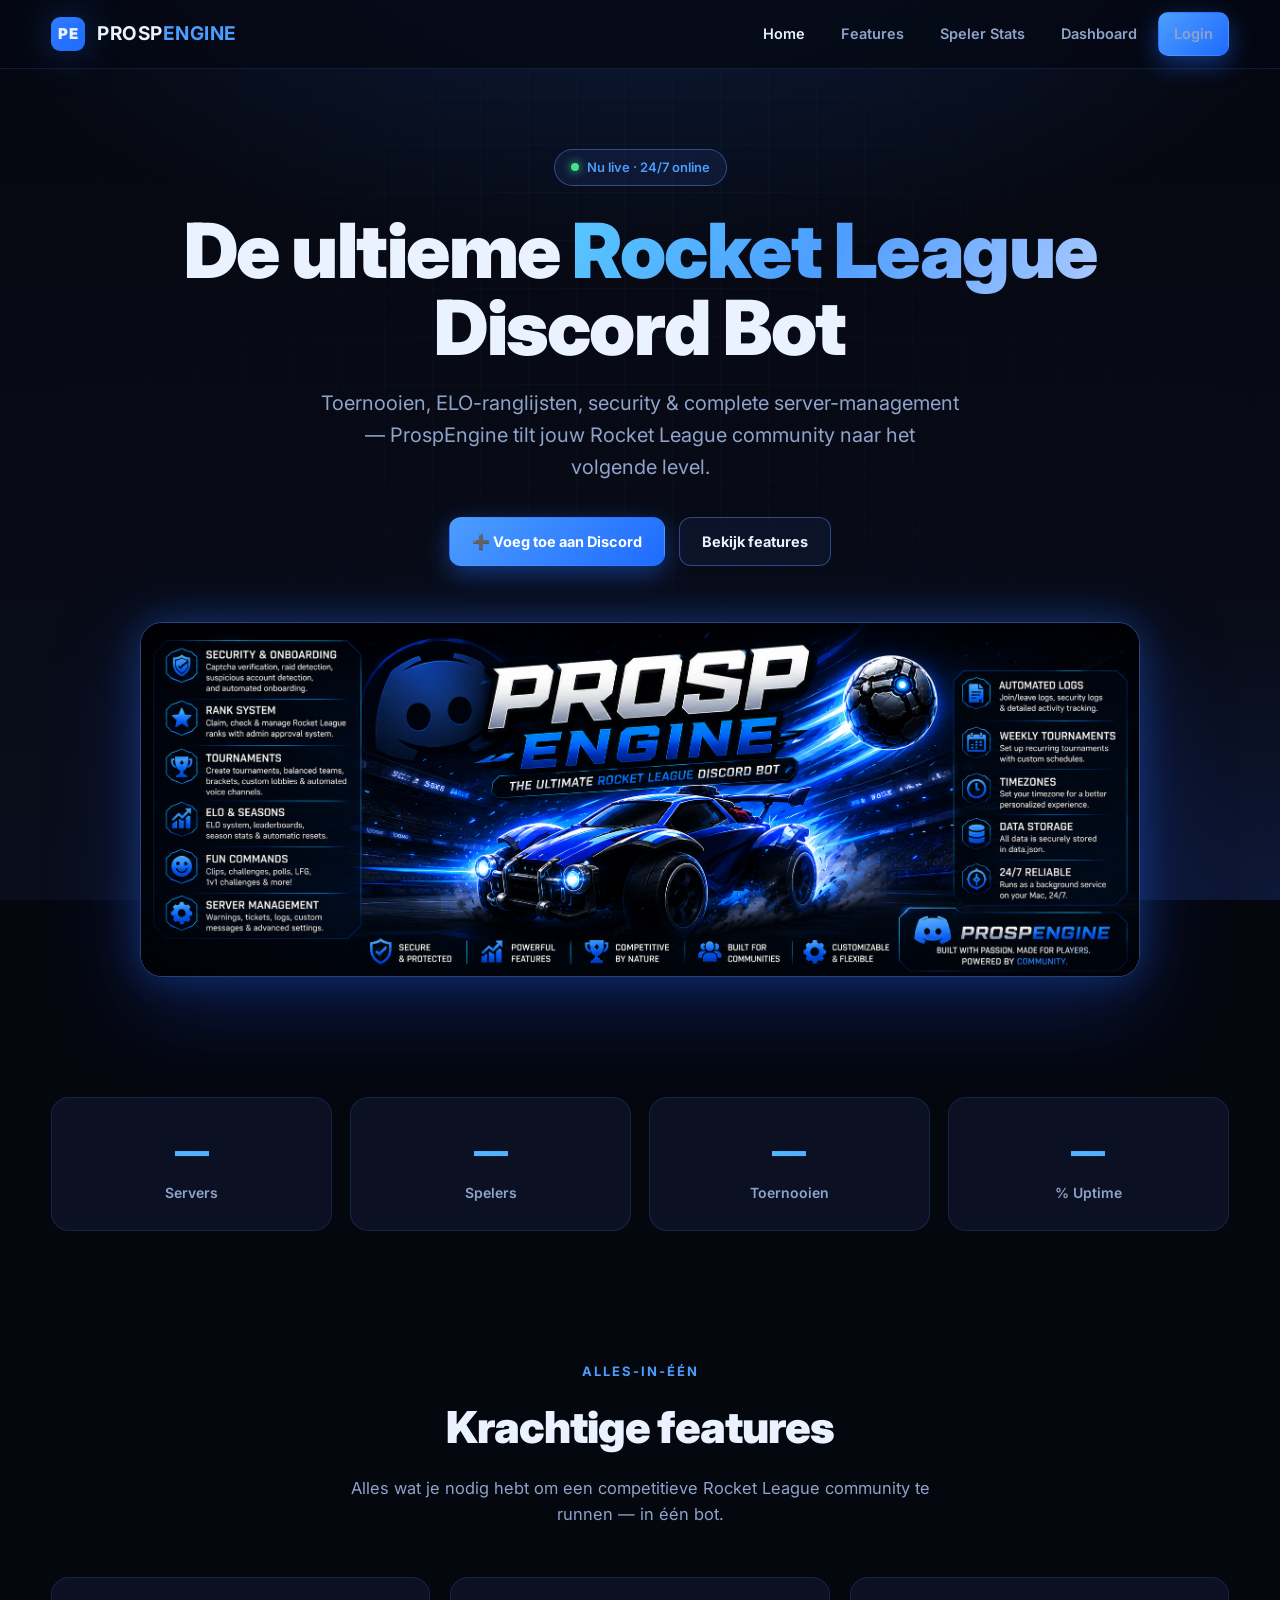
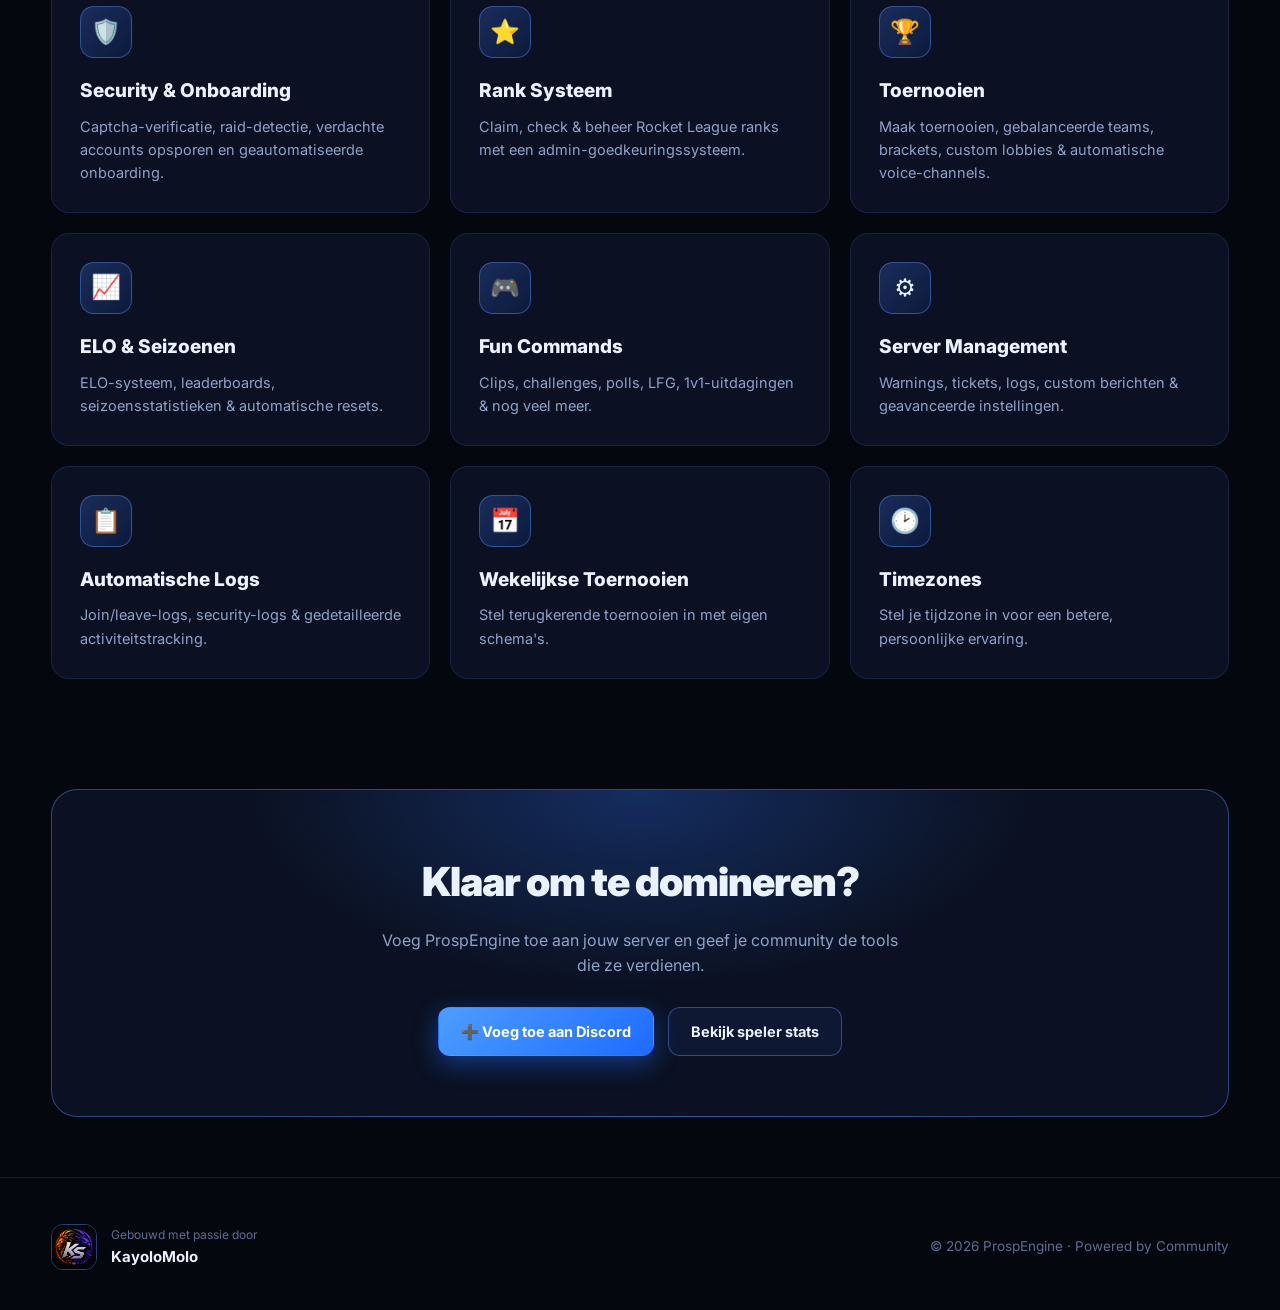
==== commit d029f13e: "Zet originele ProspEngine-ontwerp als dashboard; oude site bewaard in legacy/ Co-Authored-By: Claude" ====
--- a/index.html
+++ b/index.html
@@ -1,646 +1,104 @@
 <!DOCTYPE html>
-<html lang="en">
+<html lang="nl">
 <head>
-    <meta charset="UTF-8">
-    <meta name="viewport" content="width=device-width, initial-scale=1.0">
-    <meta http-equiv="Content-Security-Policy" content="
-        default-src 'self';
-        script-src 'self';
-        style-src 'self' 'unsafe-inline' https://fonts.googleapis.com;
-        font-src https://fonts.gstatic.com;
-        img-src 'self' data: https://cdn.discordapp.com;
-        connect-src 'self' https://discord.com https://*.ngrok-free.dev https://*.ngrok-free.app https://raw.githubusercontent.com http://localhost:8080;
-        frame-ancestors 'none';
-        base-uri 'self';
-        form-action 'self';
-    ">
-    <title>ProspEngine Dashboard</title>
-    <link rel="preconnect" href="https://fonts.googleapis.com">
-    <link href="https://fonts.googleapis.com/css2?family=Inter:wght@400;500;600;700;800&display=swap" rel="stylesheet">
-    <link rel="stylesheet" href="style.css">
+<meta charset="UTF-8" />
+<meta name="viewport" content="width=device-width, initial-scale=1.0" />
+<title>ProspEngine — De ultieme Rocket League Discord Bot</title>
+<link rel="preconnect" href="https://fonts.googleapis.com" />
+<link href="https://fonts.googleapis.com/css2?family=Inter:wght@400;600;700;800;900&display=swap" rel="stylesheet" />
+<link rel="stylesheet" href="css/style.css" />
 </head>
 <body>
-    <nav>
-        <div class="nav-brand">
-            <span class="logo">🚀</span>
-            <span class="brand-name">ProspEngine</span>
-        </div>
-        <div class="nav-links">
-            <a href="#get-started" class="nav-link" data-section="get-started" style="background: var(--accent);">🚀 Get Started</a>
-            <a href="#overview" class="nav-link active" data-section="overview">Overview</a>
-            <a href="#leaderboard" class="nav-link" data-section="leaderboard">Leaderboard</a>
-            <a href="#players" class="nav-link" data-section="players">Players</a>
-            <a href="#training" class="nav-link" data-section="training">Training</a>
-            <a href="#quotes" class="nav-link" data-section="quotes">Quotes</a>
-            <a href="#tournaments" class="nav-link" data-section="tournaments">Tournaments</a>
-        </div>
-        <div class="nav-footer">
-            <div id="nav-user" class="nav-dropdown" style="display:none;">
-                <button id="nav-user-trigger" class="nav-dropdown-trigger" type="button">
-                    <img id="nav-avatar" src="" alt="">
-                    <span id="nav-username"></span>
-                    <span class="nav-dropdown-caret">▾</span>
-                </button>
-                <div id="nav-dropdown-menu" class="nav-dropdown-menu">
-                    <button type="button" class="nav-dropdown-item" data-action="open-admin-login">🔐 Admin Login</button>
-                    <a href="#" id="logout-btn" class="nav-dropdown-item">Logout</a>
-                </div>
-            </div>
-            <a href="#" id="login-btn" class="nav-link" style="background:var(--accent);">Login with Discord</a>
-        </div>
-    </nav>
 
-    <main>
-        <!-- Get Started / Onboarding Section -->
-        <section id="get-started" class="section">
-            <h1>🚀 Get Started</h1>
+<nav class="nav">
+  <div class="wrap">
+    <a href="index.html" class="brand">
+      <span class="logo">PE</span>
+      <b>PROSP<span>ENGINE</span></b>
+    </a>
+    <div class="nav-links">
+      <a href="index.html" class="active">Home</a>
+      <a href="#features">Features</a>
+      <a href="stats.html">Speler Stats</a>
+      <a href="dashboard.html">Dashboard</a>
+      <a href="dashboard.html" class="btn btn-primary">Login</a>
+    </div>
+  </div>
+</nav>
 
-            <div id="gs-login-required" class="card" style="max-width: 500px; margin: 2rem auto; text-align: center;">
-                <div style="font-size: 3rem; margin-bottom: 1rem;">👋</div>
-                <h2>Welcome! Let's get you set up.</h2>
-                <p style="color: var(--text-secondary); margin: 1rem 0;">Login with Discord to start your onboarding.</p>
-                <button id="gs-main-login-btn" class="admin-btn">Login with Discord</button>
-            </div>
+<header class="hero">
+  <div class="wrap">
+    <span class="pill"><span class="dot"></span> Nu live · 24/7 online</span>
+    <h1>De ultieme <span class="grad">Rocket League</span><br />Discord Bot</h1>
+    <p class="lead">
+      Toernooien, ELO-ranglijsten, security &amp; complete server-management —
+      ProspEngine tilt jouw Rocket League community naar het volgende level.
+    </p>
+    <div class="hero-actions">
+      <a href="#" class="btn btn-primary">➕ Voeg toe aan Discord</a>
+      <a href="#features" class="btn btn-ghost">Bekijk features</a>
+    </div>
+    <div class="hero-banner">
+      <img src="assets/banner.png" alt="ProspEngine banner" />
+    </div>
+  </div>
+</header>
 
-            <div id="gs-flow" style="display:none; max-width: 700px; margin: 0 auto;">
-                <div class="gs-progress">
-                    <div class="gs-step" id="gs-progress-1">1. Rules</div>
-                    <div class="gs-step" id="gs-progress-2">2. Profile</div>
-                    <div class="gs-step" id="gs-progress-3">3. Verify</div>
-                </div>
+<section class="wrap">
+  <div class="stat-strip reveal">
+    <div class="stat"><div class="num" data-count="120">0</div><div class="lbl">Servers</div></div>
+    <div class="stat"><div class="num" data-count="8500">0</div><div class="lbl">Spelers</div></div>
+    <div class="stat"><div class="num" data-count="430">0</div><div class="lbl">Toernooien</div></div>
+    <div class="stat"><div class="num" data-count="99">0</div><div class="lbl">% Uptime</div></div>
+  </div>
+</section>
 
-                <!-- Step 1: Rules -->
-                <div id="gs-step-rules" class="card gs-card">
-                    <h2 id="gs-rules-title">📋 Server Rules</h2>
-                    <div id="gs-rules-text" class="gs-rules-text"></div>
-                    <label style="display:flex; align-items:center; gap:0.5rem; margin-top:1.5rem;">
-                        <input type="checkbox" id="gs-rules-checkbox" style="width:18px;height:18px;">
-                        I have read and agree to the server rules
-                    </label>
-                    <button id="gs-rules-next" class="admin-btn" style="margin-top:1rem;" disabled>Continue →</button>
-                </div>
+<section class="section" id="features">
+  <div class="wrap">
+    <div class="section-head reveal">
+      <div class="eyebrow">Alles-in-één</div>
+      <h2>Krachtige features</h2>
+      <p>Alles wat je nodig hebt om een competitieve Rocket League community te runnen — in één bot.</p>
+    </div>
+    <div class="features">
+      <div class="feature reveal"><div class="icon">🛡️</div><h3>Security &amp; Onboarding</h3><p>Captcha-verificatie, raid-detectie, verdachte accounts opsporen en geautomatiseerde onboarding.</p></div>
+      <div class="feature reveal"><div class="icon">⭐</div><h3>Rank Systeem</h3><p>Claim, check &amp; beheer Rocket League ranks met een admin-goedkeuringssysteem.</p></div>
+      <div class="feature reveal"><div class="icon">🏆</div><h3>Toernooien</h3><p>Maak toernooien, gebalanceerde teams, brackets, custom lobbies &amp; automatische voice-channels.</p></div>
+      <div class="feature reveal"><div class="icon">📈</div><h3>ELO &amp; Seizoenen</h3><p>ELO-systeem, leaderboards, seizoensstatistieken &amp; automatische resets.</p></div>
+      <div class="feature reveal"><div class="icon">🎮</div><h3>Fun Commands</h3><p>Clips, challenges, polls, LFG, 1v1-uitdagingen &amp; nog veel meer.</p></div>
+      <div class="feature reveal"><div class="icon">⚙️</div><h3>Server Management</h3><p>Warnings, tickets, logs, custom berichten &amp; geavanceerde instellingen.</p></div>
+      <div class="feature reveal"><div class="icon">📋</div><h3>Automatische Logs</h3><p>Join/leave-logs, security-logs &amp; gedetailleerde activiteitstracking.</p></div>
+      <div class="feature reveal"><div class="icon">📅</div><h3>Wekelijkse Toernooien</h3><p>Stel terugkerende toernooien in met eigen schema's.</p></div>
+      <div class="feature reveal"><div class="icon">🕑</div><h3>Timezones</h3><p>Stel je tijdzone in voor een betere, persoonlijke ervaring.</p></div>
+    </div>
+  </div>
+</section>
 
-                <!-- Step 2: Profile setup -->
-                <div id="gs-step-profile" class="card gs-card" style="display:none;">
-                    <h2>⚙️ Set Up Your Profile</h2>
-                    <p style="color: var(--text-secondary); margin-bottom: 1rem;">Both steps are required to continue.</p>
+<section class="wrap">
+  <div class="cta reveal">
+    <h2>Klaar om te domineren?</h2>
+    <p>Voeg ProspEngine toe aan jouw server en geef je community de tools die ze verdienen.</p>
+    <div class="hero-actions">
+      <a href="#" class="btn btn-primary">➕ Voeg toe aan Discord</a>
+      <a href="stats.html" class="btn btn-ghost">Bekijk speler stats</a>
+    </div>
+  </div>
+</section>
 
-                    <div class="gs-substep">
-                        <h3>🕐 Timezone <span id="gs-tz-check"></span></h3>
-                        <select id="gs-timezone-select" class="admin-input">
-                            <option value="">Choose your timezone...</option>
-                            <option value="CEST">🇳🇱 Netherlands / Belgium (CEST)</option>
-                            <option value="Europe/London">🇬🇧 United Kingdom (BST)</option>
-                            <option value="Europe/Berlin">🇩🇪 Germany (CEST)</option>
-                            <option value="EDT">🇺🇸 US Eastern (EDT)</option>
-                            <option value="CDT">🇺🇸 US Central (CDT)</option>
-                            <option value="MDT">🇺🇸 US Mountain (MDT)</option>
-                            <option value="PDT">🇺🇸 US Pacific (PDT)</option>
-                            <option value="JST">🇯🇵 Japan (JST)</option>
-                            <option value="AEST">🇦🇺 Australia (AEST)</option>
-                            <option value="UTC">🌍 UTC</option>
-                        </select>
-                        <button id="gs-save-timezone" class="admin-btn" style="margin-top:0.75rem;">Save Timezone</button>
-                    </div>
+<footer class="footer">
+  <div class="wrap">
+    <div class="owner">
+      <img src="assets/owner-logo.png" alt="KayoloMolo logo" />
+      <div>
+        <small>Gebouwd met passie door</small>
+        <b>KayoloMolo</b>
+      </div>
+    </div>
+    <div class="muted">© 2026 ProspEngine · Powered by Community</div>
+  </div>
+</footer>
 
-                    <div class="gs-substep" style="margin-top:1.5rem;">
-                        <h3>🏅 Rocket League Rank <span id="gs-rank-check"></span></h3>
-                        <select id="gs-rank-select" class="admin-input">
-                            <option value="">Choose your rank...</option>
-                            <option value="Supersonic Legend">Supersonic Legend</option>
-                            <option value="Grand Champion III">Grand Champion III</option>
-                            <option value="Grand Champion II">Grand Champion II</option>
-                            <option value="Grand Champion I">Grand Champion I</option>
-                            <option value="Champion III">Champion III</option>
-                            <option value="Champion II">Champion II</option>
-                            <option value="Champion I">Champion I</option>
-                            <option value="Diamond III">Diamond III</option>
-                            <option value="Diamond II">Diamond II</option>
-                            <option value="Diamond I">Diamond I</option>
-                            <option value="Platinum III">Platinum III</option>
-                            <option value="Platinum II">Platinum II</option>
-                            <option value="Platinum I">Platinum I</option>
-                            <option value="Gold III">Gold III</option>
-                            <option value="Gold II">Gold II</option>
-                            <option value="Gold I">Gold I</option>
-                            <option value="Silver III">Silver III</option>
-                            <option value="Silver II">Silver II</option>
-                            <option value="Silver I">Silver I</option>
-                            <option value="Bronze III">Bronze III</option>
-                            <option value="Bronze II">Bronze II</option>
-                            <option value="Bronze I">Bronze I</option>
-                            <option value="Unranked">Unranked</option>
-                        </select>
-                        <input type="text" id="gs-epic-name" class="admin-input" placeholder="Your Epic Games username" style="margin-top:0.5rem;">
-                        <button id="gs-save-rank" class="admin-btn" style="margin-top:0.75rem;">Submit Rank Request</button>
-                        <p style="color: var(--text-secondary); font-size:0.85rem; margin-top:0.5rem;">An admin will verify your rank.</p>
-                    </div>
-
-                    <button id="gs-profile-next" class="admin-btn" style="margin-top:1.5rem;" disabled>Continue →</button>
-                </div>
-
-                <!-- Step 3: Captcha verification -->
-                <div id="gs-step-verify" class="card gs-card" style="display:none;">
-                    <h2>🔒 Final Step — Verify Yourself</h2>
-                    <p style="color: var(--text-secondary); margin-bottom: 1rem;">Solve the captcha below to complete verification.</p>
-                    <img id="gs-captcha-img" src="" style="border-radius:8px; margin-bottom:1rem; max-width:100%;">
-                    <br>
-                    <button id="gs-new-captcha" class="admin-btn" style="width:auto; padding:0.5rem 1rem; margin-bottom:1rem;">🔄 New Captcha</button>
-                    <input type="text" id="gs-captcha-answer" class="admin-input" placeholder="Enter the code">
-                    <button id="gs-submit-captcha" class="admin-btn" style="margin-top:0.75rem;">Verify</button>
-                    <p id="gs-captcha-error" style="color: var(--red); margin-top:0.5rem; display:none;"></p>
-                </div>
-
-                <!-- Step 4: Optional roles -->
-                <div id="gs-step-optional" class="card gs-card" style="display:none;">
-                    <h2>✨ Optional Roles</h2>
-                    <p style="color: var(--text-secondary); margin-bottom: 1rem;">Completely optional — you can always change these later in #optional-roles or with /optional-roles.</p>
-
-                    <div class="gs-substep">
-                        <h3>🔔 Tournament Announcements</h3>
-                        <label style="display:flex; align-items:center; gap:0.5rem;">
-                            <input type="checkbox" id="gs-announce-checkbox" style="width:18px;height:18px;">
-                            Ping me when a new tournament is posted
-                        </label>
-                    </div>
-
-                    <div class="gs-substep" style="margin-top:1rem;">
-                        <h3>🌍 Languages</h3>
-                        <p style="color: var(--text-secondary); font-size:0.85rem; margin-bottom:0.5rem;">Select all languages you speak</p>
-                        <div id="gs-language-checkboxes" style="display:grid; grid-template-columns: repeat(2, 1fr); gap:0.5rem;"></div>
-                    </div>
-
-                    <div class="gs-substep" style="margin-top:1rem;">
-                        <h3>🎮 Platform</h3>
-                        <p style="color: var(--text-secondary); font-size:0.85rem; margin-bottom:0.5rem;">Select all platforms you play on</p>
-                        <div id="gs-platform-checkboxes" style="display:grid; grid-template-columns: repeat(2, 1fr); gap:0.5rem;"></div>
-                    </div>
-
-                    <button id="gs-save-optional" class="admin-btn" style="margin-top:1.5rem;">Save & Continue →</button>
-                    <button id="gs-skip-optional" class="admin-btn" style="margin-top:0.5rem; background:var(--text-secondary);">Skip for now</button>
-                </div>
-
-                <!-- Done -->
-                <div id="gs-step-done" class="card gs-card" style="display:none; text-align:center;">
-                    <div style="font-size:3rem; margin-bottom:1rem;">🎉</div>
-                    <h2>You're verified!</h2>
-                    <p style="color: var(--text-secondary); margin-top:0.5rem;">Welcome to the server! You now have full access on Discord.</p>
-                </div>
-            </div>
-        </section>
-
-        <!-- Overview Section -->
-        <section id="overview" class="section active">
-            <div class="server-header">
-                <img id="server-icon" src="" alt="Server Icon" class="server-icon">
-                <div>
-                    <h1 id="server-name">Loading...</h1>
-                    <p id="server-members" class="subtitle">— members</p>
-                </div>
-            </div>
-
-            <div class="stats-grid">
-                <div class="stat-card">
-                    <div class="stat-icon">🏆</div>
-                    <div class="stat-value" id="stat-season">—</div>
-                    <div class="stat-label">Current Season</div>
-                </div>
-                <div class="stat-card">
-                    <div class="stat-icon">👥</div>
-                    <div class="stat-value" id="stat-members">—</div>
-                    <div class="stat-label">Members</div>
-                </div>
-                <div class="stat-card">
-                    <div class="stat-icon">⚔️</div>
-                    <div class="stat-value" id="stat-matches">—</div>
-                    <div class="stat-label">Matches Played</div>
-                </div>
-                <div class="stat-card">
-                    <div class="stat-icon">📊</div>
-                    <div class="stat-value" id="stat-avg-elo">—</div>
-                    <div class="stat-label">Avg ELO</div>
-                </div>
-            </div>
-
-            <div class="card" id="my-tournaments-card" style="display:none;">
-                <h2>🎮 Your Tournaments</h2>
-                <div id="my-tournaments-list"></div>
-            </div>
-
-            <div class="card">
-                <h2>🏅 Top 5 Players</h2>
-                <div id="top5-list" class="top-list"></div>
-            </div>
-
-            <div class="card">
-                <h2>💬 Latest Quote</h2>
-                <div id="latest-quote" class="quote-display"></div>
-            </div>
-        </section>
-
-        <!-- Leaderboard Section -->
-        <section id="leaderboard" class="section">
-            <h1>🏆 ELO Leaderboard — Season <span id="lb-season">—</span></h1>
-            <div class="card">
-                <table class="leaderboard-table">
-                    <thead>
-                        <tr>
-                            <th>#</th>
-                            <th>Player</th>
-                            <th>ELO</th>
-                            <th>Rank</th>
-                            <th>W/L</th>
-                            <th>Winrate</th>
-                            <th>Tournaments Won</th>
-                        </tr>
-                    </thead>
-                    <tbody id="leaderboard-body"></tbody>
-                </table>
-            </div>
-
-            <h2 class="mt">📈 Level Leaderboard</h2>
-            <div class="card">
-                <table class="leaderboard-table">
-                    <thead>
-                        <tr>
-                            <th>#</th>
-                            <th>Player</th>
-                            <th>Level</th>
-                            <th>XP</th>
-                            <th>Level Role</th>
-                        </tr>
-                    </thead>
-                    <tbody id="level-leaderboard-body"></tbody>
-                </table>
-            </div>
-        </section>
-
-        <!-- Players Section -->
-        <section id="players" class="section">
-            <h1>👥 Players</h1>
-            <div class="search-bar">
-                <input type="text" id="player-search" placeholder="Search players...">
-            </div>
-            <div id="players-grid" class="players-grid"></div>
-        </section>
-
-        <!-- Training Section -->
-        <section id="training" class="section">
-            <h1>🏋️ Training Packs</h1>
-            <div id="training-list" class="training-grid"></div>
-        </section>
-
-        <!-- Quotes Section -->
-        <section id="quotes" class="section">
-            <h1>💬 Quotes Wall</h1>
-            <div id="quotes-list" class="quotes-grid"></div>
-        </section>
-        <!-- Tournaments Section -->
-        <section id="tournaments" class="section">
-            <h1>🏆 Tournaments</h1>
-            <p class="subtitle" style="margin-bottom: 1.5rem;" id="tournament-login-msg">Login with Discord to join tournaments!</p>
-
-            <div id="create-tournament-card" class="card" style="display: none; margin-bottom: 1.5rem;">
-                <h2>➕ Create New Tournament</h2>
-                <div class="admin-form">
-                    <label>Tournament Name</label>
-                    <input type="text" id="new-tournament-name" class="admin-input" placeholder="e.g. Friday Night Cup">
-                    <div class="admin-row">
-                        <div>
-                            <label>Gamemode</label>
-                            <select id="new-tournament-gamemode" class="admin-input">
-                                <option value="1">1v1</option>
-                                <option value="2" selected>2v2</option>
-                                <option value="3">3v3</option>
-                                <option value="4">4v4</option>
-                            </select>
-                        </div>
-                        <div>
-                            <label>Max Players</label>
-                            <input type="number" id="new-tournament-maxplayers" class="admin-input" min="2" max="64" value="8">
-                        </div>
-                        <div>
-                            <label>Start Date</label>
-                            <input type="date" id="new-tournament-date" class="admin-input">
-                        </div>
-                        <div>
-                            <label>Start Time</label>
-                            <input type="time" id="new-tournament-time" class="admin-input">
-                        </div>
-                        <div>
-                            <label>Teams</label>
-                            <select id="new-tournament-autoteams" class="admin-input">
-                                <option value="true">Bot creates balanced teams</option>
-                                <option value="false">Teams already assigned</option>
-                            </select>
-                        </div>
-                    </div>
-                    <label style="display:flex; align-items:center; gap:0.5rem; margin-top:0.75rem;">
-                        <input type="checkbox" id="new-tournament-weekly" style="width:18px;height:18px;">
-                        🔁 Repeat weekly (a new sign-up post will be created automatically every week)
-                    </label>
-                    <button id="create-tournament-btn" class="admin-btn" style="margin-top: 1rem;">🏆 Create Tournament</button>
-                </div>
-            </div>
-
-            <div id="tournaments-list"></div>
-        </section>
-
-        <!-- Admin Section -->
-        <!-- Admin Login Section -->
-        <section id="admin-login" class="section rl-admin-zone">
-            <div class="rl-login-card" id="admin-login-step">
-                <div class="rl-login-badge">RESTRICTED ACCESS</div>
-                <h2>🔐 Admin Login</h2>
-                <p style="color: var(--text-secondary); margin-bottom: 1.5rem;">Sign in with your ProspEngine staff account.</p>
-                <input type="text" id="admin-username" placeholder="Username" class="admin-input" autocomplete="username">
-                <input type="password" id="admin-password" placeholder="Password" class="admin-input" autocomplete="current-password">
-                <button id="admin-login-btn" class="admin-btn rl-boost-btn">Login</button>
-                <p id="login-error" style="color: var(--red); margin-top: 0.5rem; display: none;"></p>
-                <button type="button" id="show-forgot-password-btn" class="rl-link-btn">Forgot password?</button>
-            </div>
-
-            <div class="rl-login-card" id="admin-forgot-step1" style="display:none;">
-                <div class="rl-login-badge">PASSWORD RESET</div>
-                <h2>🔑 Forgot Password</h2>
-                <p style="color: var(--text-secondary); margin-bottom: 1.5rem;">Enter your username — if your account has a Discord account linked, you'll get a reset code by DM.</p>
-                <input type="text" id="forgot-username" placeholder="Username" class="admin-input" autocomplete="username">
-                <button type="button" id="send-reset-code-btn" class="admin-btn rl-boost-btn">Send Reset Code</button>
-                <p id="forgot-step1-error" style="color: var(--red); margin-top: 0.5rem; display: none;"></p>
-                <p id="forgot-step1-success" style="color: var(--green); margin-top: 0.5rem; display: none;"></p>
-                <button type="button" id="back-to-login-btn-1" class="rl-link-btn">Back to login</button>
-            </div>
-
-            <div class="rl-login-card" id="admin-forgot-step2" style="display:none;">
-                <div class="rl-login-badge">PASSWORD RESET</div>
-                <h2>📨 Enter Reset Code</h2>
-                <p style="color: var(--text-secondary); margin-bottom: 1.5rem;">Check your Discord DMs for the 6-digit code we just sent.</p>
-                <input type="text" id="reset-code" placeholder="6-digit code" class="admin-input" maxlength="6">
-                <input type="password" id="reset-new-password" placeholder="New password (min. 8 characters)" class="admin-input" autocomplete="new-password">
-                <button type="button" id="submit-reset-code-btn" class="admin-btn rl-boost-btn">Reset Password</button>
-                <p id="forgot-step2-error" style="color: var(--red); margin-top: 0.5rem; display: none;"></p>
-                <button type="button" id="back-to-login-btn-2" class="rl-link-btn">Back to login</button>
-            </div>
-        </section>
-
-        <!-- Admin Panel Section -->
-        <section id="admin" class="section rl-admin-zone">
-            <div id="admin-panel">
-                <div class="rl-admin-header">
-                    <h1>⚙️ Admin Panel</h1>
-                    <span id="admin-role-label" class="rl-role-badge"></span>
-                </div>
-
-                <div class="card" data-min-role="admin">
-                    <h2>🔧 Features</h2>
-                    <p style="color: var(--text-secondary); margin-bottom: 1rem;">Toggle bot features on or off.</p>
-                    <div id="features-grid" class="features-grid"></div>
-                    <button id="save-features-btn" class="admin-btn" style="margin-top: 1rem;">Save Features</button>
-                </div>
-
-                <div class="card" data-min-role="moderator">
-                    <h2>📅 Weekly Tournament</h2>
-                    <div class="admin-form">
-                        <label>
-                            <input type="checkbox" id="weekly-enabled"> Enabled
-                        </label>
-                        <div class="admin-row">
-                            <div>
-                                <label>Day</label>
-                                <select id="weekly-day" class="admin-input">
-                                    <option value="0">Monday</option>
-                                    <option value="1">Tuesday</option>
-                                    <option value="2">Wednesday</option>
-                                    <option value="3">Thursday</option>
-                                    <option value="4">Friday</option>
-                                    <option value="5">Saturday</option>
-                                    <option value="6">Sunday</option>
-                                </select>
-                            </div>
-                            <div>
-                                <label>Hour (UTC)</label>
-                                <input type="number" id="weekly-hour" class="admin-input" min="0" max="23" value="20">
-                            </div>
-                            <div>
-                                <label>Gamemode</label>
-                                <select id="weekly-gamemode" class="admin-input">
-                                    <option value="1">1v1</option>
-                                    <option value="2">2v2</option>
-                                    <option value="3">3v3</option>
-                                    <option value="4">4v4</option>
-                                </select>
-                            </div>
-                            <div>
-                                <label>Max Players</label>
-                                <input type="number" id="weekly-maxplayers" class="admin-input" min="2" max="64" value="12">
-                            </div>
-                        </div>
-                        <button id="save-weekly-btn" class="admin-btn" style="margin-top: 1rem;">Save Weekly Settings</button>
-                    </div>
-                </div>
-
-                <div class="card" data-min-role="admin">
-                    <h2>🔒 Verification</h2>
-                    <div class="admin-form">
-                        <label>Verification Method</label>
-                        <select id="verify-method" class="admin-input">
-                            <option value="captcha">Captcha</option>
-                            <option value="button">Button Click</option>
-                        </select>
-                        <div class="admin-row">
-                            <div>
-                                <label>Captcha Length</label>
-                                <input type="number" id="verify-length" class="admin-input" min="4" max="8" value="6">
-                            </div>
-                            <div>
-                                <label>Difficulty</label>
-                                <select id="verify-difficulty" class="admin-input">
-                                    <option value="easy">Easy (numbers only)</option>
-                                    <option value="medium">Medium (letters & numbers)</option>
-                                    <option value="hard">Hard (mixed case)</option>
-                                </select>
-                            </div>
-                            <div>
-                                <label>Max Attempts</label>
-                                <input type="number" id="verify-attempts" class="admin-input" min="1" max="10" value="3">
-                            </div>
-                            <div>
-                                <label>Timeout (seconds)</label>
-                                <input type="number" id="verify-timeout" class="admin-input" min="60" max="600" value="300">
-                            </div>
-                        </div>
-                        <button id="save-verify-btn" class="admin-btn" style="margin-top: 1rem;">Save Verification Settings</button>
-                    </div>
-                </div>
-
-                <div class="card" data-min-role="admin">
-                    <h2>🛡️ Anti-Nuke</h2>
-                    <div class="admin-form">
-                        <label><input type="checkbox" id="antinuke-enabled"> Enabled</label>
-                        <div class="admin-row">
-                            <div>
-                                <label>Ban Limit</label>
-                                <input type="number" id="antinuke-ban-limit" class="admin-input" min="1" max="10" value="2">
-                            </div>
-                            <div>
-                                <label>Kick Limit</label>
-                                <input type="number" id="antinuke-kick-limit" class="admin-input" min="1" max="10" value="2">
-                            </div>
-                            <div>
-                                <label>Channel Delete Limit</label>
-                                <input type="number" id="antinuke-channel-limit" class="admin-input" min="1" max="10" value="2">
-                            </div>
-                            <div>
-                                <label>Role Delete Limit</label>
-                                <input type="number" id="antinuke-role-limit" class="admin-input" min="1" max="10" value="2">
-                            </div>
-                        </div>
-                        <label>Punishment</label>
-                        <select id="antinuke-punishment" class="admin-input">
-                            <option value="ban">Ban</option>
-                            <option value="kick">Kick</option>
-                            <option value="clear_roles">Remove All Roles</option>
-                        </select>
-                        <h3 style="margin-top: 1rem;">🐉 Beast Mode</h3>
-                        <label><input type="checkbox" id="beast-enabled"> Beast Mode Enabled</label>
-                        <div class="admin-row">
-                            <div>
-                                <label>Score Limit</label>
-                                <input type="number" id="beast-score-limit" class="admin-input" min="10" max="100" value="25">
-                            </div>
-                            <div>
-                                <label>Duration (minutes)</label>
-                                <input type="number" id="beast-duration" class="admin-input" min="10" max="1440" value="60">
-                            </div>
-                            <div>
-                                <label>Beast Punishment</label>
-                                <select id="beast-punishment" class="admin-input">
-                                    <option value="ban">Ban</option>
-                                    <option value="kick">Kick</option>
-                                    <option value="clear_roles">Remove All Roles</option>
-                                </select>
-                            </div>
-                        </div>
-                        <button id="save-antinuke-btn" class="admin-btn" style="margin-top: 1rem;">Save Anti-Nuke Settings</button>
-                    </div>
-                </div>
-
-                <div class="card" data-min-role="admin">
-                    <h2>🛡️ Anti-Raid</h2>
-                    <div class="admin-form">
-                        <label><input type="checkbox" id="antiraid-enabled"> Enabled</label>
-                        <div class="admin-row">
-                            <div>
-                                <label>Score Limit</label>
-                                <input type="number" id="antiraid-score-limit" class="admin-input" min="10" max="200" value="50">
-                            </div>
-                            <div>
-                                <label>No Avatar Score</label>
-                                <input type="number" id="antiraid-avatar-score" class="admin-input" min="0" max="50" value="5">
-                            </div>
-                            <div>
-                                <label>Account Age Score</label>
-                                <input type="number" id="antiraid-age-score" class="admin-input" min="0" max="50" value="5">
-                            </div>
-                            <div>
-                                <label>Join Row Score</label>
-                                <input type="number" id="antiraid-joinrow-score" class="admin-input" min="0" max="50" value="10">
-                            </div>
-                        </div>
-                        <div class="admin-row">
-                            <div>
-                                <label>Age Bypass (days)</label>
-                                <input type="number" id="antiraid-age-bypass" class="admin-input" min="1" max="365" value="180">
-                            </div>
-                            <div>
-                                <label>Join Row Threshold (sec)</label>
-                                <input type="number" id="antiraid-joinrow-threshold" class="admin-input" min="1" max="30" value="5">
-                            </div>
-                            <div>
-                                <label>Punishment</label>
-                                <select id="antiraid-punishment" class="admin-input">
-                                    <option value="ban">Ban</option>
-                                    <option value="kick">Kick</option>
-                                </select>
-                            </div>
-                            <div>
-                                <label>Ban Duration (days)</label>
-                                <input type="number" id="antiraid-ban-days" class="admin-input" min="1" max="30" value="2">
-                            </div>
-                        </div>
-                        <div class="admin-row">
-                            <div>
-                                <label>Lock Duration (hours)</label>
-                                <input type="number" id="antiraid-lock-hours" class="admin-input" min="1" max="24" value="2">
-                            </div>
-                            <div>
-                                <label>Score Reset (minutes)</label>
-                                <input type="number" id="antiraid-reset-mins" class="admin-input" min="1" max="60" value="10">
-                            </div>
-                        </div>
-                        <button id="save-antiraid-btn" class="admin-btn" style="margin-top: 1rem;">Save Anti-Raid Settings</button>
-                    </div>
-                </div>
-
-                <div class="card" data-min-role="admin">
-                    <h2>🔄 Season</h2>
-                    <div class="admin-row" style="margin-bottom: 1rem;">
-                        <div>
-                            <label>Season Number</label>
-                            <input type="number" id="admin-season-number" class="admin-input" min="1" value="1">
-                        </div>
-                    </div>
-                    <button id="save-season-btn" class="admin-btn" style="margin-bottom: 0.5rem;">Set Season Number</button>
-                    <button id="reset-season-btn" class="admin-btn admin-btn-danger">Reset ELO & Start New Season</button>
-                </div>
-
-                <div class="card">
-                    <h2>⚠️ Warnings</h2>
-                    <div id="warnings-list"></div>
-                </div>
-
-                <div class="card" id="manage-admins-card" style="display:none;">
-                    <h2>👥 Manage Admins</h2>
-                    <p style="color: var(--text-secondary); margin-bottom: 1rem;">Give friends their own login — Admin sees everything, Moderator can manage almost everything, Helper can view but not change settings.</p>
-                    <div id="admin-users-list"></div>
-                    <div class="admin-row" style="margin-top: 1rem;">
-                        <div>
-                            <label>Username</label>
-                            <input type="text" id="new-admin-username" class="admin-input" placeholder="username">
-                        </div>
-                        <div>
-                            <label>Password</label>
-                            <input type="password" id="new-admin-password" class="admin-input" placeholder="min. 8 characters">
-                        </div>
-                        <div>
-                            <label>Role</label>
-                            <select id="new-admin-role" class="admin-input">
-                                <option value="helper">Helper</option>
-                                <option value="moderator">Moderator</option>
-                                <option value="admin">Admin</option>
-                            </select>
-                        </div>
-                        <div>
-                            <label>Discord User ID (optional)</label>
-                            <input type="text" id="new-admin-discord-id" class="admin-input" placeholder="for password reset via DM">
-                        </div>
-                    </div>
-                    <button id="create-admin-btn" class="admin-btn" style="margin-top: 1rem;">Create Account</button>
-                </div>
-
-                <button id="admin-logout-btn" class="admin-btn" style="margin-top: 1rem; background: var(--text-secondary);">Logout</button>
-            </div>
-        </section>
-    </main>
-
-    <footer>
-        <p>Powered by <strong>ProspEngine</strong> — Team Prosperity 🚀</p>
-    </footer>
-
-    <script src="config.js"></script>
-    <script src="app.js"></script>
-    <script src="admin.js"></script>
-    <script src="discord-auth.js"></script>
-    <script src="onboarding.js"></script>
+<script src="js/config.js"></script>
+<script src="js/main.js"></script>
 </body>
 </html>
--- a/css/style.css
+++ b/css/style.css
@@ -0,0 +1,348 @@
+/* ===== ProspEngine — global styles ===== */
+:root {
+  --bg:            #05070f;
+  --bg-2:          #0a0e1c;
+  --panel:         rgba(16, 24, 46, 0.66);
+  --panel-solid:   #0d1326;
+  --border:        rgba(80, 130, 255, 0.16);
+  --border-strong: rgba(90, 150, 255, 0.42);
+  --blue:          #2f7bff;
+  --blue-bright:   #4d9dff;
+  --blue-glow:     #1e6bff;
+  --cyan:          #58c7ff;
+  --text:          #eaf1ff;
+  --muted:         #8ea3c9;
+  --muted-dim:     #5c6d92;
+  --radius:        18px;
+  --shadow-glow:   0 0 40px rgba(45, 120, 255, 0.35);
+  --font: "Inter", system-ui, -apple-system, "Segoe UI", Roboto, sans-serif;
+}
+
+* { box-sizing: border-box; margin: 0; padding: 0; }
+
+html { scroll-behavior: smooth; }
+
+body {
+  font-family: var(--font);
+  background: var(--bg);
+  color: var(--text);
+  line-height: 1.6;
+  overflow-x: hidden;
+  min-height: 100vh;
+}
+
+/* animated background grid + glow */
+body::before {
+  content: "";
+  position: fixed;
+  inset: 0;
+  background:
+    radial-gradient(1200px 600px at 50% -10%, rgba(45,120,255,0.20), transparent 60%),
+    radial-gradient(900px 500px at 100% 100%, rgba(30,80,220,0.14), transparent 55%),
+    linear-gradient(180deg, var(--bg), var(--bg-2));
+  z-index: -2;
+}
+body::after {
+  content: "";
+  position: fixed;
+  inset: 0;
+  background-image:
+    linear-gradient(rgba(70,120,255,0.05) 1px, transparent 1px),
+    linear-gradient(90deg, rgba(70,120,255,0.05) 1px, transparent 1px);
+  background-size: 48px 48px;
+  mask-image: radial-gradient(circle at 50% 30%, #000 0%, transparent 75%);
+  z-index: -1;
+  animation: drift 40s linear infinite;
+}
+@keyframes drift { to { background-position: 480px 480px; } }
+
+a { color: inherit; text-decoration: none; }
+img { max-width: 100%; display: block; }
+
+.wrap { width: min(1180px, 92%); margin-inline: auto; }
+
+/* ===== Nav ===== */
+.nav {
+  position: sticky; top: 0; z-index: 50;
+  backdrop-filter: blur(14px);
+  background: rgba(5, 8, 18, 0.7);
+  border-bottom: 1px solid var(--border);
+}
+.nav .wrap {
+  display: flex; align-items: center; justify-content: space-between;
+  height: 68px;
+}
+.brand { display: flex; align-items: center; gap: 12px; font-weight: 800; letter-spacing: .5px; }
+.brand .logo {
+  width: 34px; height: 34px; border-radius: 9px;
+  background: linear-gradient(135deg, var(--blue), var(--blue-glow));
+  display: grid; place-items: center; font-weight: 900; font-size: 15px;
+  box-shadow: var(--shadow-glow);
+}
+.brand b { font-size: 19px; }
+.brand b span { color: var(--blue-bright); }
+.nav-links { display: flex; gap: 6px; align-items: center; }
+.nav-links a {
+  padding: 9px 15px; border-radius: 10px; color: var(--muted);
+  font-size: 14.5px; font-weight: 600; transition: .18s;
+}
+.nav-links a:hover { color: var(--text); background: rgba(70,120,255,0.10); }
+.nav-links a.active { color: var(--text); }
+
+/* ===== Buttons ===== */
+.btn {
+  display: inline-flex; align-items: center; gap: 9px;
+  padding: 12px 22px; border-radius: 12px; font-weight: 700; font-size: 14.5px;
+  border: 1px solid transparent; cursor: pointer; transition: .2s; white-space: nowrap;
+}
+.btn-primary {
+  background: linear-gradient(135deg, var(--blue-bright), var(--blue-glow));
+  color: #fff; box-shadow: 0 8px 24px rgba(30,107,255,0.45);
+}
+.btn-primary:hover { transform: translateY(-2px); box-shadow: 0 12px 32px rgba(30,107,255,0.6); }
+.btn-ghost {
+  background: rgba(70,120,255,0.08); color: var(--text);
+  border-color: var(--border-strong);
+}
+.btn-ghost:hover { background: rgba(70,120,255,0.16); transform: translateY(-2px); }
+
+/* ===== Hero ===== */
+.hero { padding: 80px 0 60px; text-align: center; position: relative; }
+.pill {
+  display: inline-flex; align-items: center; gap: 8px;
+  padding: 7px 16px; border-radius: 999px; font-size: 13px; font-weight: 600;
+  background: rgba(70,120,255,0.10); border: 1px solid var(--border-strong);
+  color: var(--blue-bright); margin-bottom: 26px;
+}
+.pill .dot { width: 8px; height: 8px; border-radius: 50%; background: #46e08a; box-shadow: 0 0 10px #46e08a; }
+.hero h1 {
+  font-size: clamp(38px, 6vw, 76px); line-height: 1.02; font-weight: 900;
+  letter-spacing: -1.5px; margin-bottom: 20px;
+}
+.hero h1 .grad {
+  background: linear-gradient(120deg, var(--cyan), var(--blue-bright), #a9c9ff);
+  -webkit-background-clip: text; background-clip: text; color: transparent;
+}
+.hero p.lead {
+  font-size: clamp(16px, 2vw, 20px); color: var(--muted);
+  max-width: 640px; margin: 0 auto 34px;
+}
+.hero-actions { display: flex; gap: 14px; justify-content: center; flex-wrap: wrap; }
+.hero-banner {
+  margin: 56px auto 0; max-width: 1000px; border-radius: 22px;
+  border: 1px solid var(--border-strong);
+  box-shadow: 0 30px 90px rgba(20, 60, 180, 0.35), var(--shadow-glow);
+  overflow: hidden;
+}
+
+/* ===== Stat strip ===== */
+.stat-strip {
+  display: grid; grid-template-columns: repeat(4, 1fr); gap: 18px;
+  margin: 60px auto;
+}
+.stat-strip .stat {
+  background: var(--panel); border: 1px solid var(--border);
+  border-radius: var(--radius); padding: 26px 20px; text-align: center;
+  backdrop-filter: blur(8px);
+}
+.stat .num {
+  font-size: 34px; font-weight: 900;
+  background: linear-gradient(120deg, var(--cyan), var(--blue-bright));
+  -webkit-background-clip: text; background-clip: text; color: transparent;
+}
+.stat .lbl { color: var(--muted); font-size: 14px; font-weight: 600; margin-top: 4px; }
+
+/* ===== Section heading ===== */
+.section { padding: 70px 0; }
+.section-head { text-align: center; max-width: 620px; margin: 0 auto 50px; }
+.section-head .eyebrow {
+  color: var(--blue-bright); font-weight: 700; font-size: 13px;
+  letter-spacing: 2px; text-transform: uppercase;
+}
+.section-head h2 { font-size: clamp(28px, 4vw, 44px); font-weight: 900; letter-spacing: -1px; margin: 10px 0 12px; }
+.section-head p { color: var(--muted); font-size: 16.5px; }
+
+/* ===== Feature grid ===== */
+.features { display: grid; grid-template-columns: repeat(3, 1fr); gap: 20px; }
+.feature {
+  background: var(--panel); border: 1px solid var(--border);
+  border-radius: var(--radius); padding: 28px; position: relative;
+  transition: .25s; overflow: hidden; backdrop-filter: blur(8px);
+}
+.feature::before {
+  content: ""; position: absolute; inset: 0;
+  background: radial-gradient(400px 200px at var(--mx,50%) 0%, rgba(70,130,255,0.16), transparent 70%);
+  opacity: 0; transition: .3s;
+}
+.feature:hover { transform: translateY(-6px); border-color: var(--border-strong); box-shadow: 0 20px 50px rgba(20,60,180,0.3); }
+.feature:hover::before { opacity: 1; }
+.feature .icon {
+  width: 52px; height: 52px; border-radius: 14px; display: grid; place-items: center;
+  background: linear-gradient(135deg, rgba(70,130,255,0.25), rgba(30,90,255,0.12));
+  border: 1px solid var(--border-strong); font-size: 24px; margin-bottom: 18px;
+}
+.feature h3 { font-size: 19px; font-weight: 800; margin-bottom: 8px; }
+.feature p { color: var(--muted); font-size: 14.5px; }
+
+/* ===== CTA band ===== */
+.cta {
+  margin: 40px 0; padding: 60px 40px; text-align: center;
+  border-radius: 26px; border: 1px solid var(--border-strong);
+  background:
+    radial-gradient(600px 300px at 50% 0%, rgba(45,120,255,0.28), transparent 65%),
+    var(--panel);
+  backdrop-filter: blur(10px);
+}
+.cta h2 { font-size: clamp(26px, 4vw, 40px); font-weight: 900; letter-spacing: -1px; margin-bottom: 14px; }
+.cta p { color: var(--muted); max-width: 520px; margin: 0 auto 28px; font-size: 16px; }
+
+/* ===== Footer ===== */
+.footer { border-top: 1px solid var(--border); padding: 46px 0 40px; margin-top: 60px; }
+.footer .wrap { display: flex; justify-content: space-between; align-items: center; gap: 20px; flex-wrap: wrap; }
+.footer .owner { display: flex; align-items: center; gap: 14px; }
+.footer .owner img { width: 46px; height: 46px; border-radius: 12px; border: 1px solid var(--border-strong); }
+.footer .owner small { color: var(--muted-dim); display: block; font-size: 12px; }
+.footer .owner b { font-size: 15px; }
+.footer .muted { color: var(--muted-dim); font-size: 13.5px; }
+
+/* ===== Login ===== */
+.auth-wrap { min-height: calc(100vh - 68px); display: grid; place-items: center; padding: 40px 0; }
+.auth-card {
+  width: min(440px, 92%); background: var(--panel); backdrop-filter: blur(12px);
+  border: 1px solid var(--border-strong); border-radius: 24px; padding: 40px 36px;
+  box-shadow: 0 30px 80px rgba(10,30,120,0.4);
+}
+.auth-card .logo-big {
+  width: 60px; height: 60px; border-radius: 16px; margin: 0 auto 20px;
+  background: linear-gradient(135deg, var(--blue-bright), var(--blue-glow));
+  display: grid; place-items: center; font-weight: 900; font-size: 24px;
+  box-shadow: var(--shadow-glow);
+}
+.auth-card h2 { text-align: center; font-size: 26px; font-weight: 900; }
+.auth-card .sub { text-align: center; color: var(--muted); font-size: 14.5px; margin-bottom: 28px; }
+.field { margin-bottom: 16px; }
+.field label { display: block; font-size: 13px; font-weight: 600; color: var(--muted); margin-bottom: 7px; }
+.field input {
+  width: 100%; padding: 13px 15px; border-radius: 12px; font-size: 15px;
+  background: rgba(5,10,25,0.6); border: 1px solid var(--border);
+  color: var(--text); font-family: inherit; transition: .18s;
+}
+.field input:focus { outline: none; border-color: var(--blue); box-shadow: 0 0 0 3px rgba(45,120,255,0.2); }
+.auth-card .btn { width: 100%; justify-content: center; margin-top: 6px; }
+.auth-hint { text-align: center; color: var(--muted-dim); font-size: 12.5px; margin-top: 18px; }
+.error-msg { color: #ff6b7d; font-size: 13.5px; text-align: center; margin-top: 14px; min-height: 18px; }
+
+/* ===== Dashboard ===== */
+.dash-head { padding: 40px 0 20px; display: flex; justify-content: space-between; align-items: center; flex-wrap: wrap; gap: 16px; }
+.dash-head h1 { font-size: 30px; font-weight: 900; letter-spacing: -.5px; }
+.dash-head p { color: var(--muted); font-size: 14.5px; }
+.toggle-grid { display: grid; grid-template-columns: repeat(2, 1fr); gap: 16px; padding-bottom: 60px; }
+.toggle-card {
+  background: var(--panel); border: 1px solid var(--border); border-radius: var(--radius);
+  padding: 22px 24px; display: flex; align-items: center; gap: 18px; backdrop-filter: blur(8px);
+  transition: .2s;
+}
+.toggle-card.on { border-color: var(--border-strong); box-shadow: 0 0 0 1px rgba(70,130,255,0.15) inset; }
+.toggle-card .t-icon {
+  width: 46px; height: 46px; border-radius: 12px; display: grid; place-items: center; font-size: 22px;
+  background: linear-gradient(135deg, rgba(70,130,255,0.22), rgba(30,90,255,0.10));
+  border: 1px solid var(--border-strong); flex-shrink: 0;
+}
+.toggle-card .t-body { flex: 1; }
+.toggle-card .t-body b { font-size: 15.5px; display: block; }
+.toggle-card .t-body small { color: var(--muted); font-size: 13px; }
+/* switch */
+.switch { position: relative; width: 52px; height: 30px; flex-shrink: 0; }
+.switch input { opacity: 0; width: 0; height: 0; }
+.slider {
+  position: absolute; inset: 0; border-radius: 999px; cursor: pointer;
+  background: rgba(120,140,180,0.25); border: 1px solid var(--border); transition: .25s;
+}
+.slider::before {
+  content: ""; position: absolute; height: 22px; width: 22px; left: 4px; top: 3px;
+  border-radius: 50%; background: #cdd8ef; transition: .25s;
+}
+.switch input:checked + .slider { background: linear-gradient(135deg, var(--blue-bright), var(--blue-glow)); border-color: transparent; }
+.switch input:checked + .slider::before { transform: translateX(21px); background: #fff; }
+.save-bar {
+  position: sticky; bottom: 18px; display: flex; justify-content: space-between; align-items: center;
+  gap: 16px; background: rgba(10,16,34,0.9); backdrop-filter: blur(12px);
+  border: 1px solid var(--border-strong); border-radius: 16px; padding: 14px 20px; margin-bottom: 40px;
+}
+.save-bar span { color: var(--muted); font-size: 14px; }
+
+/* ===== Stats page ===== */
+.search-box { max-width: 520px; margin: 0 auto 40px; display: flex; gap: 10px; }
+.search-box input {
+  flex: 1; padding: 14px 18px; border-radius: 14px; font-size: 15px;
+  background: rgba(5,10,25,0.6); border: 1px solid var(--border); color: var(--text); font-family: inherit;
+}
+.search-box input:focus { outline: none; border-color: var(--blue); }
+.player-card {
+  background: var(--panel); border: 1px solid var(--border-strong); border-radius: 24px;
+  padding: 34px; backdrop-filter: blur(10px); margin-bottom: 30px;
+}
+.player-top { display: flex; align-items: center; gap: 22px; flex-wrap: wrap; }
+.player-top .avatar {
+  width: 84px; height: 84px; border-radius: 20px; font-size: 34px; font-weight: 900;
+  display: grid; place-items: center; background: linear-gradient(135deg, var(--blue-bright), var(--blue-glow));
+  box-shadow: var(--shadow-glow);
+}
+.player-top h2 { font-size: 26px; font-weight: 900; }
+.player-top .rank-badge {
+  display: inline-flex; align-items: center; gap: 8px; margin-top: 6px;
+  padding: 5px 14px; border-radius: 999px; font-size: 13px; font-weight: 700;
+  background: rgba(70,130,255,0.14); border: 1px solid var(--border-strong); color: var(--blue-bright);
+}
+.player-grid { display: grid; grid-template-columns: repeat(4, 1fr); gap: 14px; margin-top: 28px; }
+.mini-stat {
+  background: rgba(5,10,25,0.5); border: 1px solid var(--border); border-radius: 14px;
+  padding: 18px; text-align: center;
+}
+.mini-stat .v { font-size: 26px; font-weight: 900; color: var(--text); }
+.mini-stat .v.blue { color: var(--blue-bright); }
+.mini-stat .v.green { color: #46e08a; }
+.mini-stat .v.red { color: #ff6b7d; }
+.mini-stat .k { color: var(--muted); font-size: 12.5px; font-weight: 600; margin-top: 4px; text-transform: uppercase; letter-spacing: .5px; }
+.bar-row { margin-top: 20px; }
+.bar-row .bar-label { display: flex; justify-content: space-between; font-size: 13.5px; color: var(--muted); margin-bottom: 6px; }
+.bar-track { height: 10px; border-radius: 999px; background: rgba(5,10,25,0.6); overflow: hidden; }
+.bar-fill { height: 100%; border-radius: 999px; background: linear-gradient(90deg, var(--blue-glow), var(--cyan)); }
+
+/* ===== Leaderboard ===== */
+.lb { background: var(--panel); border: 1px solid var(--border); border-radius: 20px; overflow: hidden; backdrop-filter: blur(8px); }
+.lb-row { display: grid; grid-template-columns: 60px 1fr 100px 100px 100px; align-items: center; padding: 16px 22px; border-bottom: 1px solid var(--border); font-size: 14.5px; }
+.lb-row:last-child { border-bottom: none; }
+.lb-row.head { color: var(--muted); font-weight: 700; font-size: 12.5px; text-transform: uppercase; letter-spacing: .6px; }
+.lb-row .pos { font-weight: 900; font-size: 17px; }
+.lb-row .pos.gold { color: #ffd35c; } .lb-row .pos.silver { color: #cbd6ef; } .lb-row .pos.bronze { color: #e69a5c; }
+.lb-row .pname { display: flex; align-items: center; gap: 12px; font-weight: 700; }
+.lb-row .pname .av { width: 34px; height: 34px; border-radius: 9px; display: grid; place-items: center; font-weight: 800; font-size: 14px; background: linear-gradient(135deg, var(--blue-bright), var(--blue-glow)); }
+.lb-row:hover { background: rgba(70,130,255,0.06); }
+
+/* toast */
+.toast {
+  position: fixed; bottom: 26px; left: 50%; transform: translateX(-50%) translateY(120px);
+  background: linear-gradient(135deg, var(--blue-bright), var(--blue-glow)); color: #fff;
+  padding: 14px 26px; border-radius: 14px; font-weight: 700; font-size: 14.5px;
+  box-shadow: 0 16px 40px rgba(30,107,255,0.5); transition: .35s; z-index: 100;
+}
+.toast.show { transform: translateX(-50%) translateY(0); }
+
+/* reveal on scroll */
+.reveal { opacity: 0; transform: translateY(24px); transition: .7s cubic-bezier(.2,.7,.2,1); }
+.reveal.in { opacity: 1; transform: none; }
+
+/* ===== Responsive ===== */
+@media (max-width: 900px) {
+  .features { grid-template-columns: repeat(2, 1fr); }
+  .stat-strip { grid-template-columns: repeat(2, 1fr); }
+  .toggle-grid { grid-template-columns: 1fr; }
+  .player-grid { grid-template-columns: repeat(2, 1fr); }
+  .nav-links a:not(.btn) { display: none; }
+  .lb-row { grid-template-columns: 44px 1fr 70px 70px; }
+  .lb-row .col-hide { display: none; }
+}
+@media (max-width: 560px) {
+  .features { grid-template-columns: 1fr; }
+}
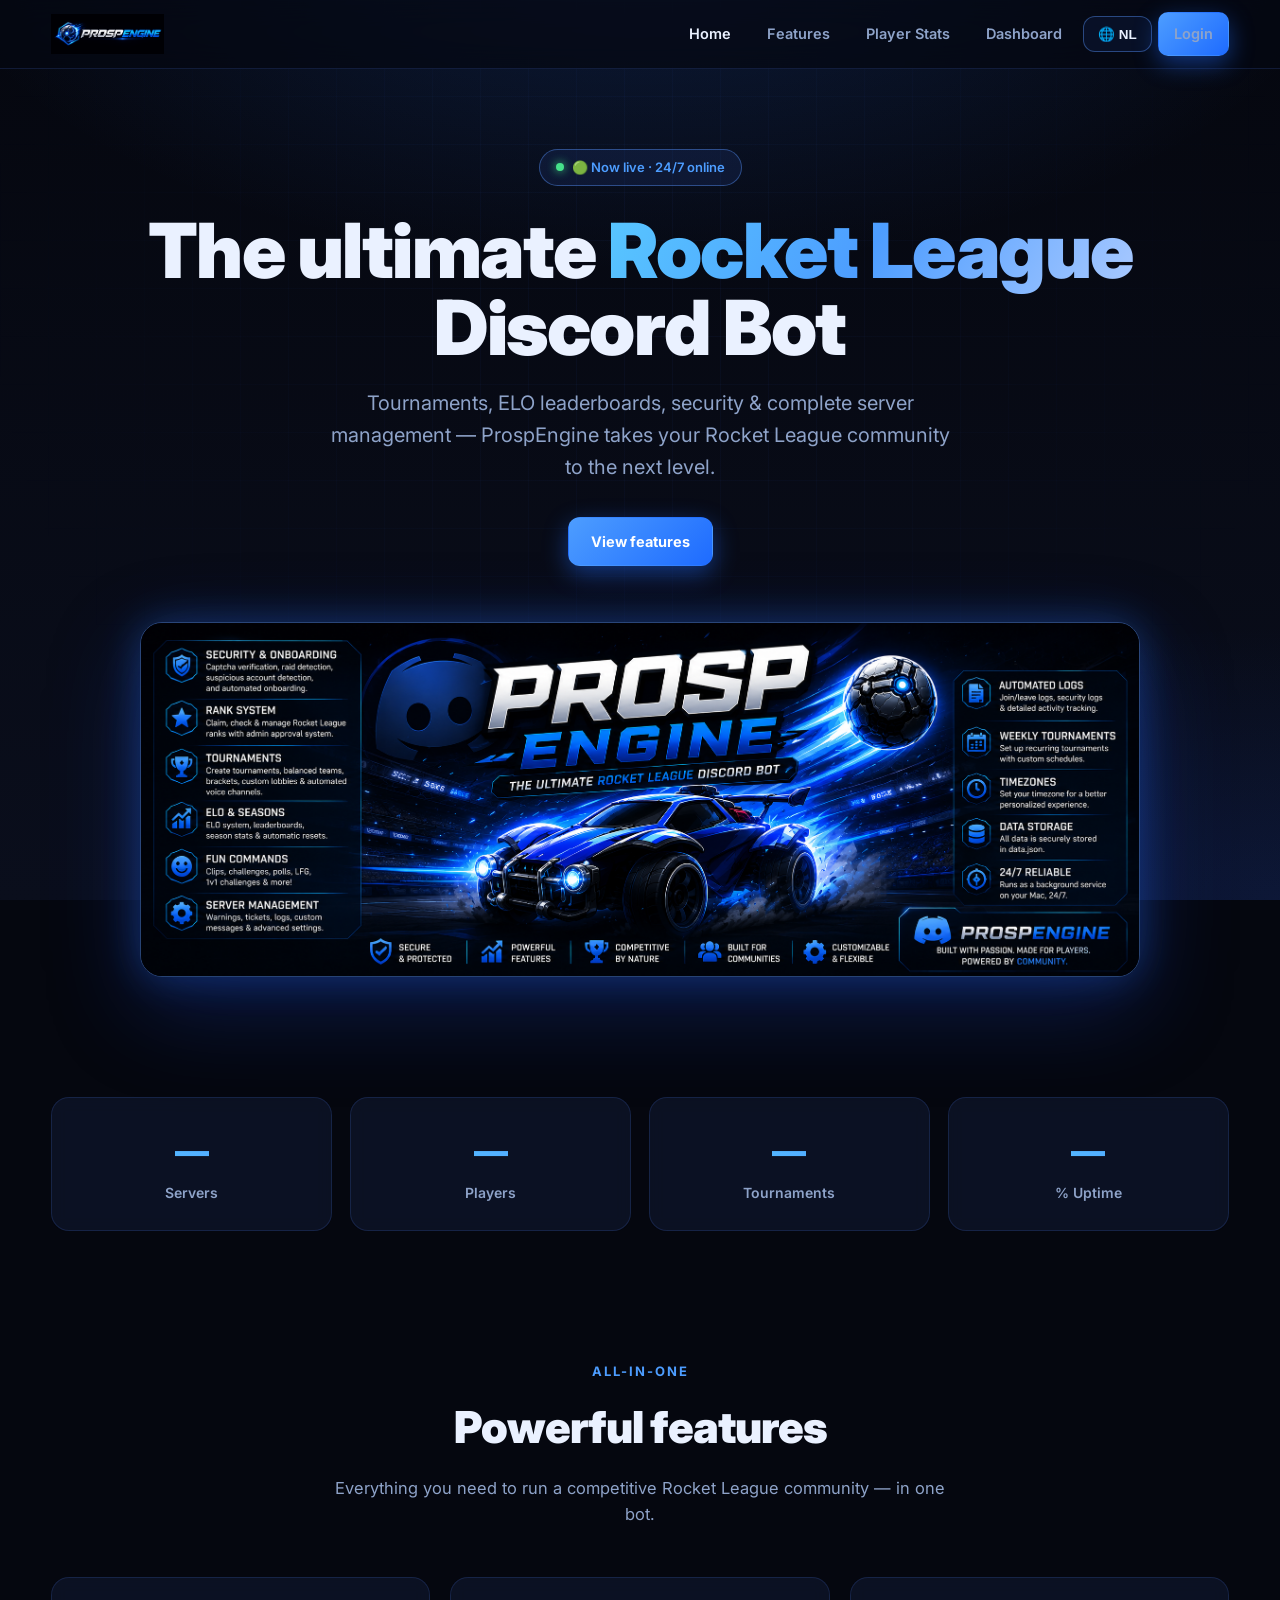
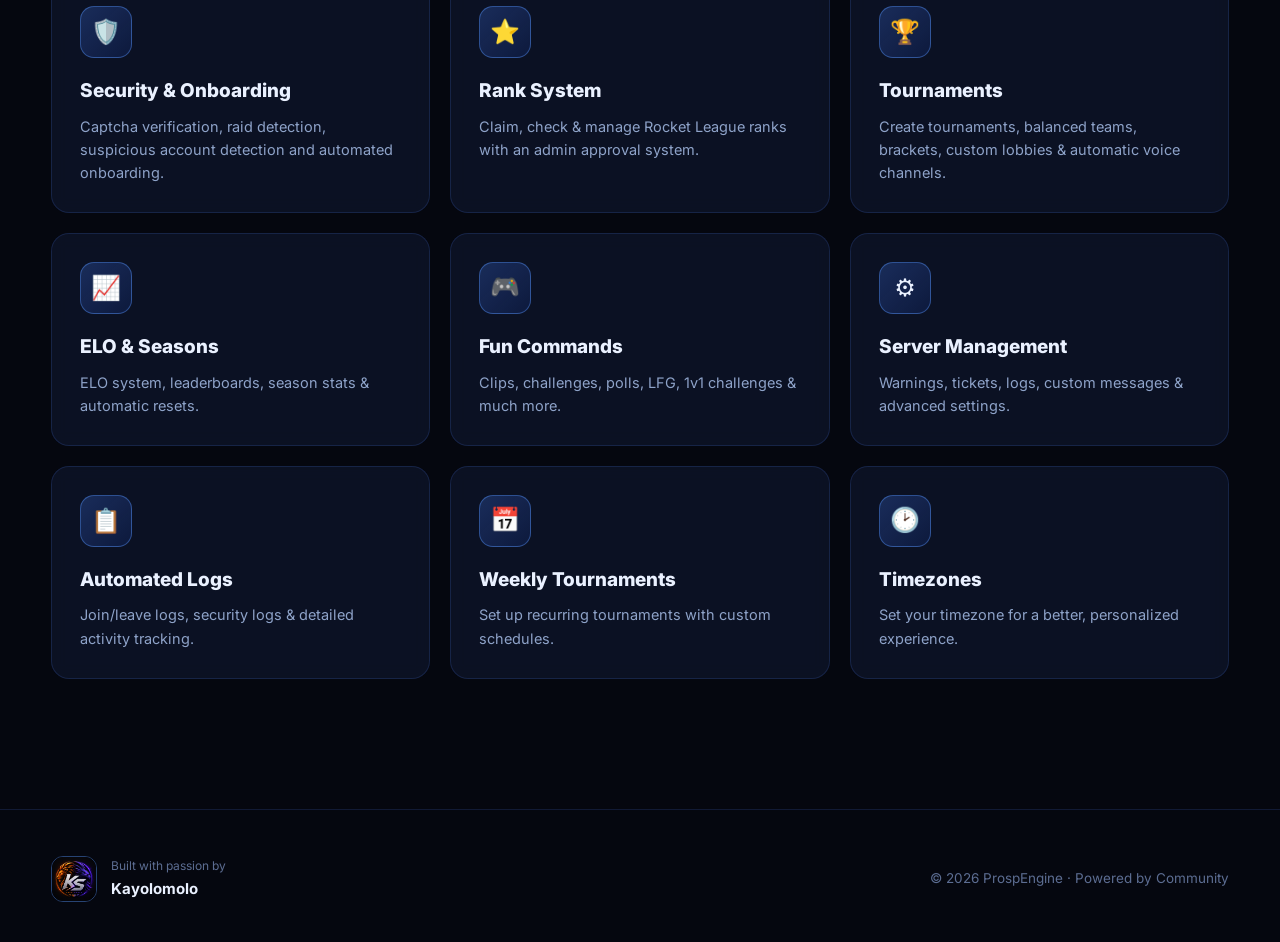
==== commit 06e92d9b: "Site in Engels + NL/EN-taalknop, nieuw logo, Discord-knop & CTA verwijderd, auteur Kayolomolo Co-Aut" ====
--- a/index.html
+++ b/index.html
@@ -1,9 +1,9 @@
 <!DOCTYPE html>
-<html lang="nl">
+<html lang="en">
 <head>
 <meta charset="UTF-8" />
 <meta name="viewport" content="width=device-width, initial-scale=1.0" />
-<title>ProspEngine — De ultieme Rocket League Discord Bot</title>
+<title>ProspEngine — The ultimate Rocket League Discord Bot</title>
 <link rel="preconnect" href="https://fonts.googleapis.com" />
 <link href="https://fonts.googleapis.com/css2?family=Inter:wght@400;600;700;800;900&display=swap" rel="stylesheet" />
 <link rel="stylesheet" href="css/style.css" />
@@ -13,30 +13,29 @@
 <nav class="nav">
   <div class="wrap">
     <a href="index.html" class="brand">
-      <span class="logo">PE</span>
-      <b>PROSP<span>ENGINE</span></b>
+      <img src="assets/logo.png" alt="ProspEngine" class="brand-logo" />
     </a>
     <div class="nav-links">
-      <a href="index.html" class="active">Home</a>
-      <a href="#features">Features</a>
-      <a href="stats.html">Speler Stats</a>
-      <a href="dashboard.html">Dashboard</a>
-      <a href="dashboard.html" class="btn btn-primary">Login</a>
+      <a href="index.html" class="active" data-i18n="nav.home">Home</a>
+      <a href="#features" data-i18n="nav.features">Features</a>
+      <a href="stats.html" data-i18n="nav.stats">Player Stats</a>
+      <a href="dashboard.html" data-i18n="nav.dashboard">Dashboard</a>
+      <button id="langBtn" class="btn btn-ghost" type="button">🌐 NL</button>
+      <a href="dashboard.html" class="btn btn-primary" data-i18n="nav.login">Login</a>
     </div>
   </div>
 </nav>
 
 <header class="hero">
   <div class="wrap">
-    <span class="pill"><span class="dot"></span> Nu live · 24/7 online</span>
-    <h1>De ultieme <span class="grad">Rocket League</span><br />Discord Bot</h1>
-    <p class="lead">
-      Toernooien, ELO-ranglijsten, security &amp; complete server-management —
-      ProspEngine tilt jouw Rocket League community naar het volgende level.
+    <span class="pill"><span class="dot"></span> <span data-i18n="hero.pill">Now live · 24/7 online</span></span>
+    <h1 data-i18n="hero.title" data-i18n-html>The ultimate <span class="grad">Rocket League</span><br />Discord Bot</h1>
+    <p class="lead" data-i18n="hero.lead">
+      Tournaments, ELO leaderboards, security &amp; complete server management —
+      ProspEngine takes your Rocket League community to the next level.
     </p>
     <div class="hero-actions">
-      <a href="#" class="btn btn-primary">➕ Voeg toe aan Discord</a>
-      <a href="#features" class="btn btn-ghost">Bekijk features</a>
+      <a href="#features" class="btn btn-primary" data-i18n="hero.viewFeatures">View features</a>
     </div>
     <div class="hero-banner">
       <img src="assets/banner.png" alt="ProspEngine banner" />
@@ -46,41 +45,30 @@
 
 <section class="wrap">
   <div class="stat-strip reveal">
-    <div class="stat"><div class="num" data-count="120">0</div><div class="lbl">Servers</div></div>
-    <div class="stat"><div class="num" data-count="8500">0</div><div class="lbl">Spelers</div></div>
-    <div class="stat"><div class="num" data-count="430">0</div><div class="lbl">Toernooien</div></div>
-    <div class="stat"><div class="num" data-count="99">0</div><div class="lbl">% Uptime</div></div>
+    <div class="stat"><div class="num" data-count="120">0</div><div class="lbl" data-i18n="stat.servers">Servers</div></div>
+    <div class="stat"><div class="num" data-count="8500">0</div><div class="lbl" data-i18n="stat.players">Players</div></div>
+    <div class="stat"><div class="num" data-count="430">0</div><div class="lbl" data-i18n="stat.tournaments">Tournaments</div></div>
+    <div class="stat"><div class="num" data-count="99">0</div><div class="lbl" data-i18n="stat.uptime">% Uptime</div></div>
   </div>
 </section>
 
 <section class="section" id="features">
   <div class="wrap">
     <div class="section-head reveal">
-      <div class="eyebrow">Alles-in-één</div>
-      <h2>Krachtige features</h2>
-      <p>Alles wat je nodig hebt om een competitieve Rocket League community te runnen — in één bot.</p>
+      <div class="eyebrow" data-i18n="sec.eyebrow">All-in-one</div>
+      <h2 data-i18n="sec.title">Powerful features</h2>
+      <p data-i18n="sec.sub">Everything you need to run a competitive Rocket League community — in one bot.</p>
     </div>
     <div class="features">
-      <div class="feature reveal"><div class="icon">🛡️</div><h3>Security &amp; Onboarding</h3><p>Captcha-verificatie, raid-detectie, verdachte accounts opsporen en geautomatiseerde onboarding.</p></div>
-      <div class="feature reveal"><div class="icon">⭐</div><h3>Rank Systeem</h3><p>Claim, check &amp; beheer Rocket League ranks met een admin-goedkeuringssysteem.</p></div>
-      <div class="feature reveal"><div class="icon">🏆</div><h3>Toernooien</h3><p>Maak toernooien, gebalanceerde teams, brackets, custom lobbies &amp; automatische voice-channels.</p></div>
-      <div class="feature reveal"><div class="icon">📈</div><h3>ELO &amp; Seizoenen</h3><p>ELO-systeem, leaderboards, seizoensstatistieken &amp; automatische resets.</p></div>
-      <div class="feature reveal"><div class="icon">🎮</div><h3>Fun Commands</h3><p>Clips, challenges, polls, LFG, 1v1-uitdagingen &amp; nog veel meer.</p></div>
-      <div class="feature reveal"><div class="icon">⚙️</div><h3>Server Management</h3><p>Warnings, tickets, logs, custom berichten &amp; geavanceerde instellingen.</p></div>
-      <div class="feature reveal"><div class="icon">📋</div><h3>Automatische Logs</h3><p>Join/leave-logs, security-logs &amp; gedetailleerde activiteitstracking.</p></div>
-      <div class="feature reveal"><div class="icon">📅</div><h3>Wekelijkse Toernooien</h3><p>Stel terugkerende toernooien in met eigen schema's.</p></div>
-      <div class="feature reveal"><div class="icon">🕑</div><h3>Timezones</h3><p>Stel je tijdzone in voor een betere, persoonlijke ervaring.</p></div>
-    </div>
-  </div>
-</section>
-
-<section class="wrap">
-  <div class="cta reveal">
-    <h2>Klaar om te domineren?</h2>
-    <p>Voeg ProspEngine toe aan jouw server en geef je community de tools die ze verdienen.</p>
-    <div class="hero-actions">
-      <a href="#" class="btn btn-primary">➕ Voeg toe aan Discord</a>
-      <a href="stats.html" class="btn btn-ghost">Bekijk speler stats</a>
+      <div class="feature reveal"><div class="icon">🛡️</div><h3 data-i18n="f1.t">Security &amp; Onboarding</h3><p data-i18n="f1.d">Captcha verification, raid detection, suspicious account detection and automated onboarding.</p></div>
+      <div class="feature reveal"><div class="icon">⭐</div><h3 data-i18n="f2.t">Rank System</h3><p data-i18n="f2.d">Claim, check &amp; manage Rocket League ranks with an admin approval system.</p></div>
+      <div class="feature reveal"><div class="icon">🏆</div><h3 data-i18n="f3.t">Tournaments</h3><p data-i18n="f3.d">Create tournaments, balanced teams, brackets, custom lobbies &amp; automatic voice channels.</p></div>
+      <div class="feature reveal"><div class="icon">📈</div><h3 data-i18n="f4.t">ELO &amp; Seasons</h3><p data-i18n="f4.d">ELO system, leaderboards, season stats &amp; automatic resets.</p></div>
+      <div class="feature reveal"><div class="icon">🎮</div><h3 data-i18n="f5.t">Fun Commands</h3><p data-i18n="f5.d">Clips, challenges, polls, LFG, 1v1 challenges &amp; much more.</p></div>
+      <div class="feature reveal"><div class="icon">⚙️</div><h3 data-i18n="f6.t">Server Management</h3><p data-i18n="f6.d">Warnings, tickets, logs, custom messages &amp; advanced settings.</p></div>
+      <div class="feature reveal"><div class="icon">📋</div><h3 data-i18n="f7.t">Automated Logs</h3><p data-i18n="f7.d">Join/leave logs, security logs &amp; detailed activity tracking.</p></div>
+      <div class="feature reveal"><div class="icon">📅</div><h3 data-i18n="f8.t">Weekly Tournaments</h3><p data-i18n="f8.d">Set up recurring tournaments with custom schedules.</p></div>
+      <div class="feature reveal"><div class="icon">🕑</div><h3 data-i18n="f9.t">Timezones</h3><p data-i18n="f9.d">Set your timezone for a better, personalized experience.</p></div>
     </div>
   </div>
 </section>
@@ -88,17 +76,18 @@
 <footer class="footer">
   <div class="wrap">
     <div class="owner">
-      <img src="assets/owner-logo.png" alt="KayoloMolo logo" />
+      <img src="assets/owner-logo.png" alt="Kayolomolo logo" />
       <div>
-        <small>Gebouwd met passie door</small>
-        <b>KayoloMolo</b>
+        <small data-i18n="footer.builtby">Built with passion by</small>
+        <b>Kayolomolo</b>
       </div>
     </div>
-    <div class="muted">© 2026 ProspEngine · Powered by Community</div>
+    <div class="muted" data-i18n="footer.copyright">© 2026 ProspEngine · Powered by Community</div>
   </div>
 </footer>
 
 <script src="js/config.js"></script>
+<script src="js/i18n.js"></script>
 <script src="js/main.js"></script>
 </body>
 </html>
--- a/css/style.css
+++ b/css/style.css
@@ -81,6 +81,8 @@
 }
 .brand b { font-size: 19px; }
 .brand b span { color: var(--blue-bright); }
+.brand-logo { height: 40px; width: auto; display: block; }
+#langBtn { padding: 9px 14px; font-size: 13.5px; cursor: pointer; }
 .nav-links { display: flex; gap: 6px; align-items: center; }
 .nav-links a {
   padding: 9px 15px; border-radius: 10px; color: var(--muted);
